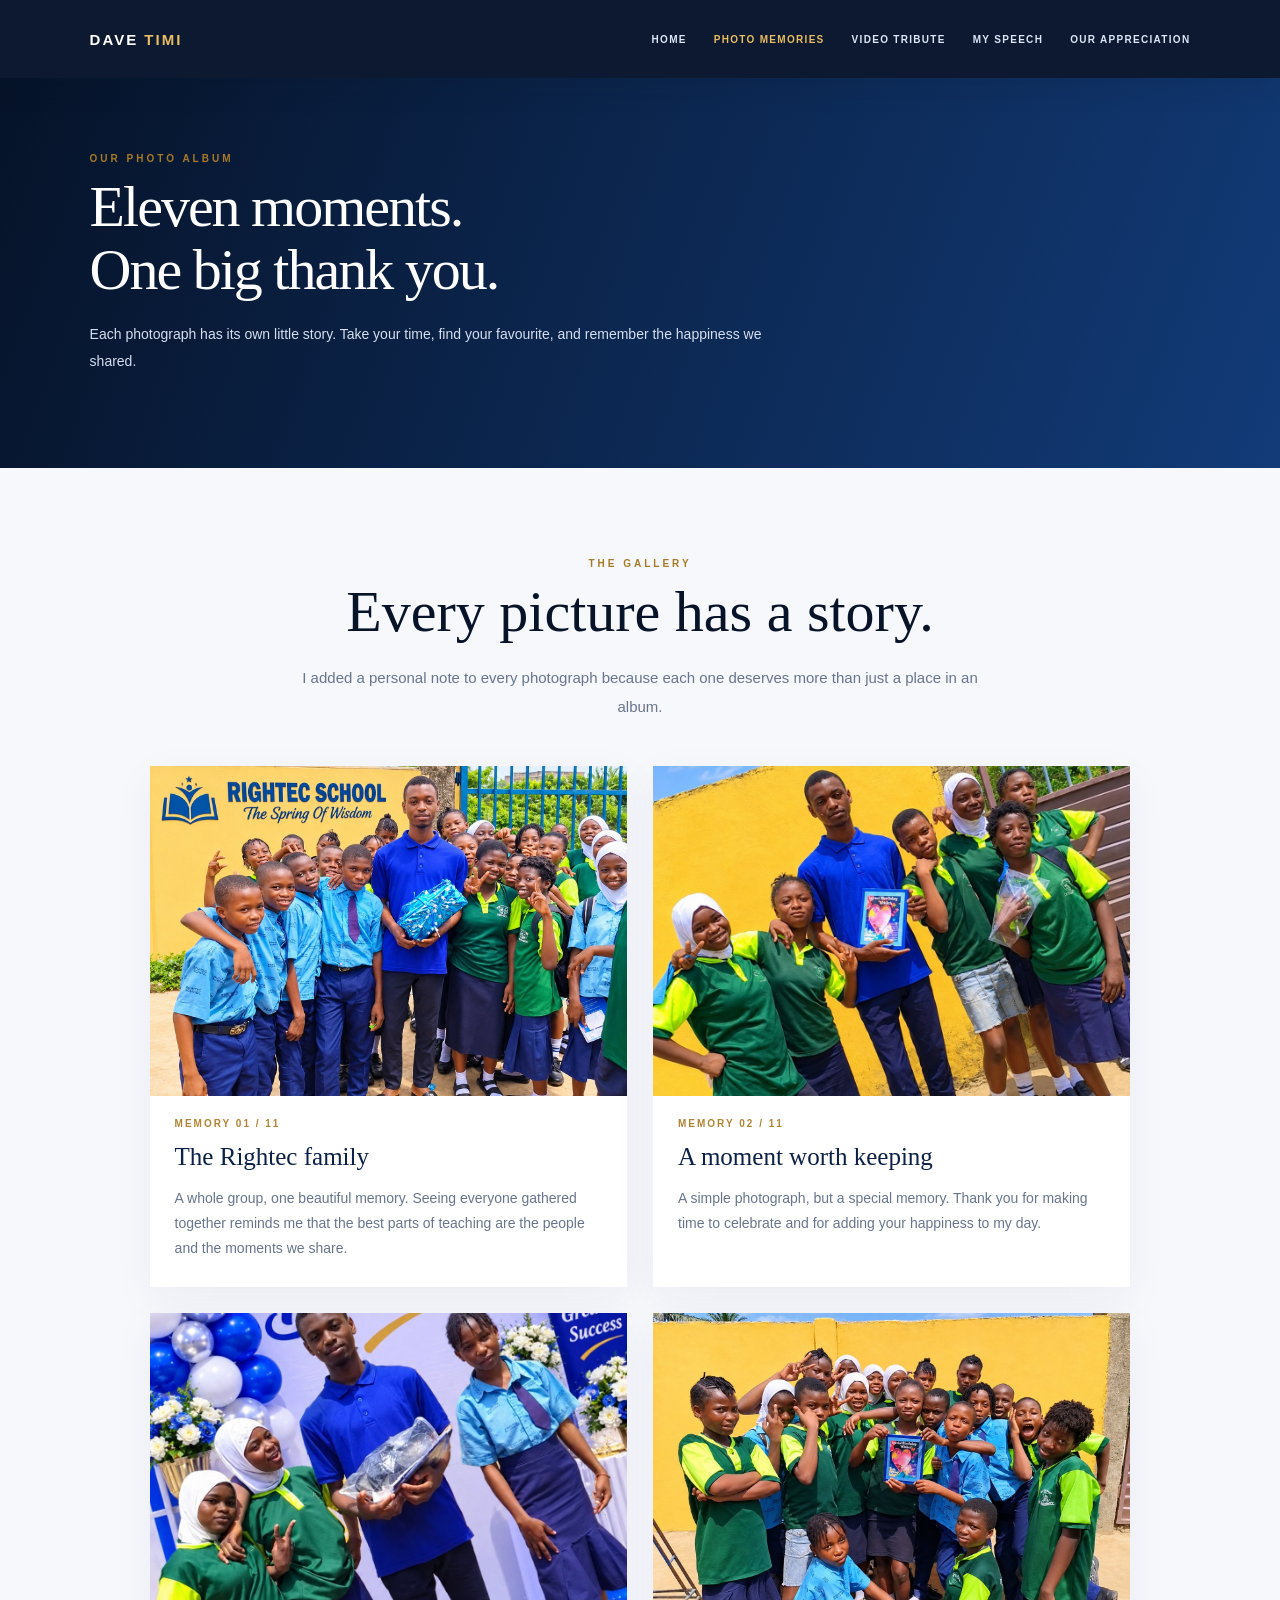
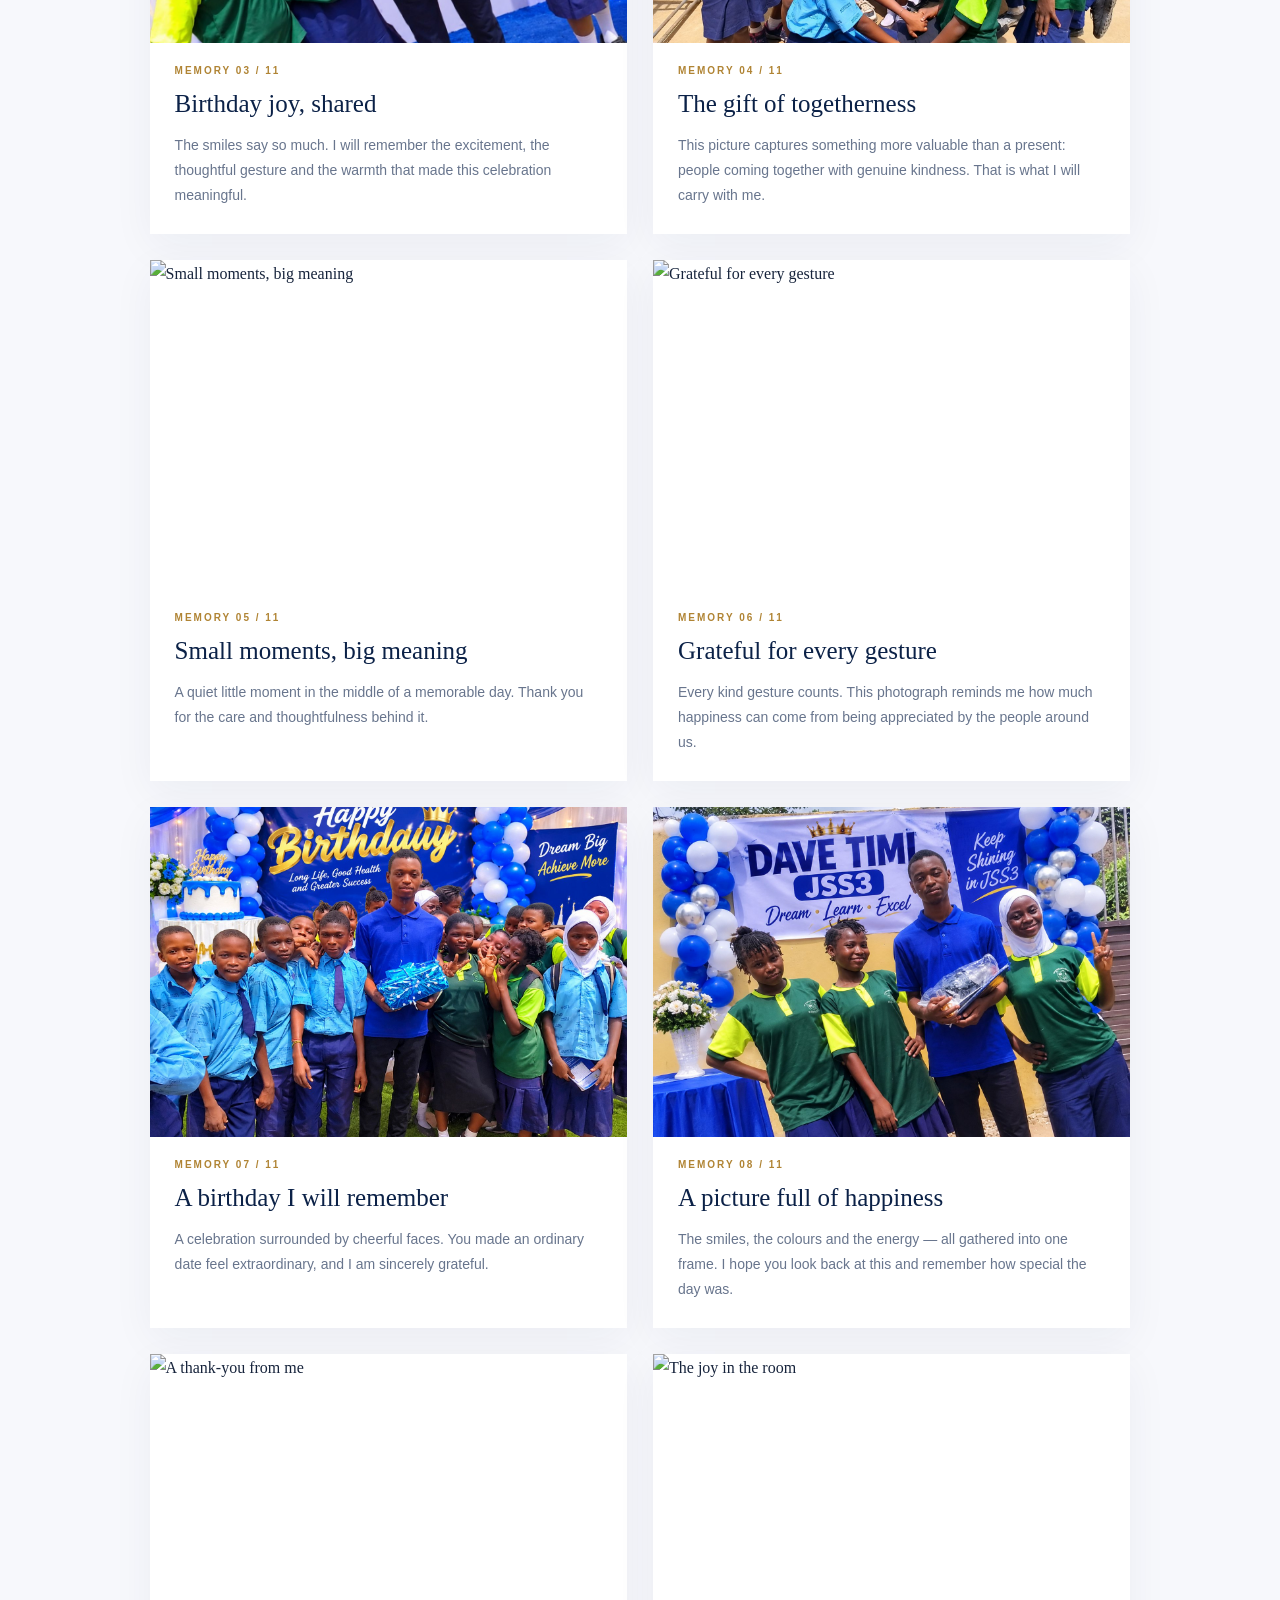
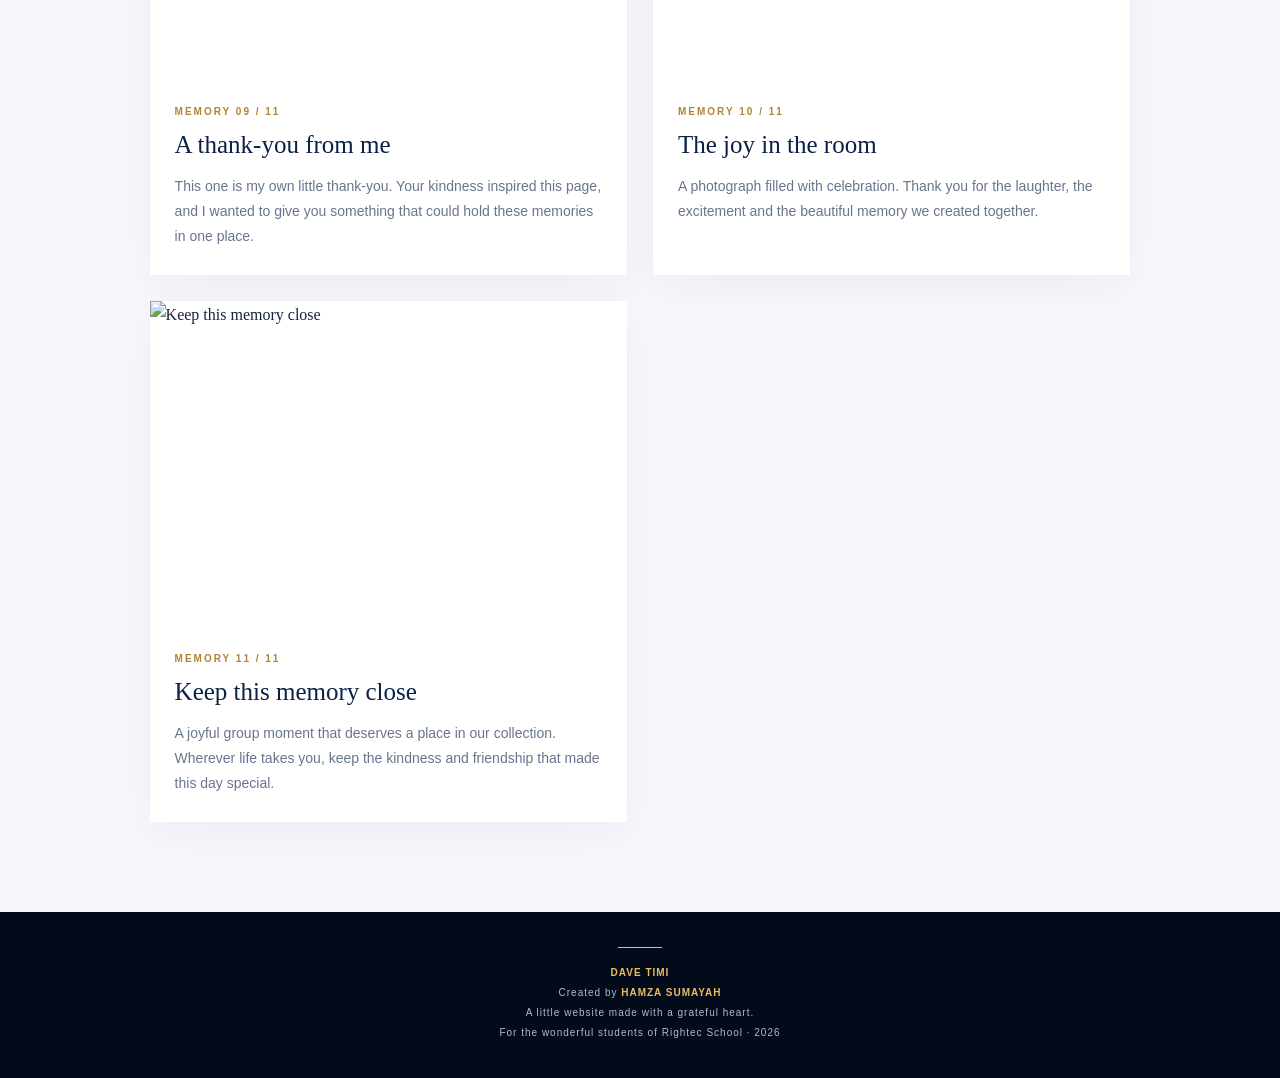
==== memories.html @ 54a4e332 "Move extracted site to repository root Co-authored-by: Copilot <223556219+Copilot@users.noreply.gith" ====
<!doctype html><html lang="en"><head><meta charset="utf-8"><meta name="viewport" content="width=device-width,initial-scale=1"><meta name="theme-color" content="#061329"><title>Our photo memories | Mr. David</title><link rel="stylesheet" href="style.css"></head><body><header><a class="logo" href="index.html">DAVE <b>TIMI</b></a><nav><a class="" href="index.html">Home</a><a class="active" href="memories.html">Photo memories</a><a class="" href="video.html">Video tribute</a><a class="" href="speech.html">My speech</a><a class="" href="thank-you.html">Our appreciation</a></nav></header><main><section class="page-hero"><div class="eyebrow">Our photo album</div><h1 class="title">Eleven moments.<br>One big thank you.</h1><p>Each photograph has its own little story. Take your time, find your favourite, and remember the happiness we shared.</p></section><section class="wrap"><div class="center"><div class="eyebrow">The gallery</div><h2 class="title">Every picture has a story.</h2><p class="lead">I added a personal note to every photograph because each one deserves more than just a place in an album.</p></div><div class="gallery"><article class="card"><img src="images/1000128212.jpg" alt="The Rightec family"><div class="card-body"><div class="number">MEMORY 01 / 11</div><h3>The Rightec family</h3><p>A whole group, one beautiful memory. Seeing everyone gathered together reminds me that the best parts of teaching are the people and the moments we share.</p></div></article><article class="card"><img src="images/1000131291.jpg" alt="A moment worth keeping"><div class="card-body"><div class="number">MEMORY 02 / 11</div><h3>A moment worth keeping</h3><p>A simple photograph, but a special memory. Thank you for making time to celebrate and for adding your happiness to my day.</p></div></article><article class="card"><img src="images/1000127516.jpg" alt="Birthday joy, shared"><div class="card-body"><div class="number">MEMORY 03 / 11</div><h3>Birthday joy, shared</h3><p>The smiles say so much. I will remember the excitement, the thoughtful gesture and the warmth that made this celebration meaningful.</p></div></article><article class="card"><img src="images/1000131288.jpg" alt="The gift of togetherness"><div class="card-body"><div class="number">MEMORY 04 / 11</div><h3>The gift of togetherness</h3><p>This picture captures something more valuable than a present: people coming together with genuine kindness. That is what I will carry with me.</p></div></article><article class="card"><img src="images/1000131290.jpg" alt="Small moments, big meaning"><div class="card-body"><div class="number">MEMORY 05 / 11</div><h3>Small moments, big meaning</h3><p>A quiet little moment in the middle of a memorable day. Thank you for the care and thoughtfulness behind it.</p></div></article><article class="card"><img src="images/1000131292.jpg" alt="Grateful for every gesture"><div class="card-body"><div class="number">MEMORY 06 / 11</div><h3>Grateful for every gesture</h3><p>Every kind gesture counts. This photograph reminds me how much happiness can come from being appreciated by the people around us.</p></div></article><article class="card"><img src="images/1000127502.jpg" alt="A birthday I will remember"><div class="card-body"><div class="number">MEMORY 07 / 11</div><h3>A birthday I will remember</h3><p>A celebration surrounded by cheerful faces. You made an ordinary date feel extraordinary, and I am sincerely grateful.</p></div></article><article class="card"><img src="images/1000127519.jpg" alt="A picture full of happiness"><div class="card-body"><div class="number">MEMORY 08 / 11</div><h3>A picture full of happiness</h3><p>The smiles, the colours and the energy — all gathered into one frame. I hope you look back at this and remember how special the day was.</p></div></article><article class="card"><img src="images/1000128184.jpg" alt="A thank-you from me"><div class="card-body"><div class="number">MEMORY 09 / 11</div><h3>A thank-you from me</h3><p>This one is my own little thank-you. Your kindness inspired this page, and I wanted to give you something that could hold these memories in one place.</p></div></article><article class="card"><img src="images/1000131289.jpg" alt="The joy in the room"><div class="card-body"><div class="number">MEMORY 10 / 11</div><h3>The joy in the room</h3><p>A photograph filled with celebration. Thank you for the laughter, the excitement and the beautiful memory we created together.</p></div></article><article class="card"><img src="images/1000127518.jpg" alt="Keep this memory close"><div class="card-body"><div class="number">MEMORY 11 / 11</div><h3>Keep this memory close</h3><p>A joyful group moment that deserves a place in our collection. Wherever life takes you, keep the kindness and friendship that made this day special.</p></div></article></div></section></main><footer><div class="rule"></div><b>DAVE TIMI</b><br>Created by <b>HAMZA SUMAYAH</b><br>A little website made with a grateful heart.<br>For the wonderful students of Rightec School · 2026</footer></body></html>
---- style.css ----
:root{--night:#061329;--navy:#0b2147;--blue:#174b96;--gold:#e9bd62;--paper:#f7f8fc;--ink:#17243c;--muted:#68758d;--white:#fff}
*{box-sizing:border-box}html{scroll-behavior:smooth}body{margin:0;background:var(--paper);color:var(--ink);font-family:Georgia,"Times New Roman",serif;line-height:1.7}a{color:inherit;text-decoration:none}
header{height:78px;padding:0 7%;display:flex;align-items:center;justify-content:space-between;background:rgba(5,18,42,.97);color:white;position:sticky;top:0;z-index:20;box-shadow:0 8px 30px #06132922}
.logo{font:800 15px Arial,sans-serif;letter-spacing:2px}.logo b{color:var(--gold)}nav{display:flex;gap:27px}nav a{font:700 10px Arial,sans-serif;letter-spacing:1.3px;text-transform:uppercase;color:#dce6f7;transition:.2s}nav a:hover,nav a.active{color:var(--gold)}
.hero{min-height:84vh;display:flex;align-items:center;padding:100px 9%;color:#fff;background:linear-gradient(100deg,#041128f2 0%,#071d43d9 48%,#071d4380 100%),url('images/1000128212.png') center/cover;position:relative;overflow:hidden}
.hero:after{content:"";position:absolute;width:480px;height:480px;border:1px solid #e9bd6255;border-radius:50%;right:-160px;bottom:-260px;box-shadow:0 0 0 35px #e9bd620b,0 0 0 75px #e9bd6208}
.hero-content{max-width:780px;position:relative;z-index:1}.kicker{font:700 10px Arial,sans-serif;letter-spacing:4px;text-transform:uppercase;color:var(--gold)}h1{font-size:clamp(52px,8vw,100px);line-height:.98;letter-spacing:-2px;font-weight:500;margin:22px 0}.hero h1 em{color:var(--gold);font-weight:400}.hero p{max-width:620px;color:#d8e2f2;font:16px/1.9 Arial,sans-serif}
.actions{display:flex;gap:13px;flex-wrap:wrap;margin-top:34px}.btn{display:inline-block;padding:14px 21px;font:700 10px Arial,sans-serif;letter-spacing:1.4px;text-transform:uppercase}.btn.gold{background:var(--gold);color:var(--night)}.btn.outline{border:1px solid #ffffff80;color:white}
.wrap{max-width:1160px;margin:auto;padding:90px 7%}.center{text-align:center}.eyebrow{font:700 10px Arial,sans-serif;letter-spacing:3px;text-transform:uppercase;color:#a77a27}.title{font-size:clamp(36px,5vw,58px);line-height:1.08;font-weight:500;color:var(--night);margin:12px 0 20px}.lead{max-width:700px;margin:0 auto;color:var(--muted);font:15px/1.9 Arial,sans-serif}
.feature-row{display:grid;grid-template-columns:1.1fr .9fr;gap:50px;align-items:center;margin-top:55px}.feature-row img{width:100%;max-height:480px;object-fit:cover;box-shadow:22px 22px 0 #e8edf6}.feature-copy p{color:var(--muted);font:15px/2 Arial,sans-serif}.feature-copy h3{font-size:32px;line-height:1.2;font-weight:500;color:var(--navy)}
.band{background:var(--navy);color:white;text-align:center;padding:72px 7%}.band h2{font-size:clamp(30px,4vw,48px);font-weight:400;margin:8px 0 15px}.band p{max-width:680px;margin:auto;color:#d4deed;font:14px/1.9 Arial,sans-serif}
.page-hero{background:linear-gradient(110deg,#061329,#123b78);color:#fff;padding:75px 7% 80px}.page-hero .title{color:white}.page-hero p{max-width:680px;color:#d5dfef;font:14px/1.9 Arial,sans-serif}
.gallery{display:grid;grid-template-columns:repeat(2,minmax(0,1fr));gap:26px;margin-top:45px}.card{background:white;box-shadow:0 12px 40px #0b21470d;overflow:hidden}.card img{width:100%;height:330px;object-fit:cover;display:block;transition:transform .5s}.card:hover img{transform:scale(1.025)}.card-body{padding:22px 25px 26px}.number{font:700 10px Arial,sans-serif;letter-spacing:2px;color:#b08434}.card h3{font-size:25px;font-weight:500;color:var(--navy);margin:7px 0}.card p{font:14px/1.8 Arial,sans-serif;color:var(--muted);margin:0}
.speech-box{max-width:850px;margin:45px auto 0;background:white;padding:clamp(25px,5vw,60px);border-top:3px solid var(--gold);box-shadow:0 18px 55px #0b214710;font-size:18px;line-height:2}.speech-box p{margin:0 0 22px}.speech-box strong{color:#9b7025;font-weight:600}.sign{font-size:24px;color:#9b7025;font-style:italic;margin-top:28px}.sign small{display:block;font:700 10px Arial,sans-serif;letter-spacing:2px;text-transform:uppercase;color:var(--muted);font-style:normal}
.quote{font-size:clamp(27px,4vw,45px);line-height:1.35;color:var(--blue);font-style:italic;max-width:850px;margin:28px auto}.closing-card{max-width:850px;margin:40px auto;background:#fff;padding:50px 35px;box-shadow:0 18px 55px #0b214710}
footer{background:#030b1b;color:#aebbd0;text-align:center;padding:35px 20px;font:10px/2 Arial,sans-serif;letter-spacing:1px}footer b{color:var(--gold)}footer .rule{width:44px;height:1px;background:var(--gold);margin:0 auto 15px}
@media(max-width:760px){header{height:auto;min-height:70px;padding:15px 5%;gap:14px;align-items:flex-start;flex-direction:column}nav{width:100%;gap:0;justify-content:space-between}nav a{font-size:9px;letter-spacing:.7px}.hero{min-height:78vh;padding:85px 7%}.hero h1{letter-spacing:-1px}.wrap{padding:70px 6%}.feature-row{grid-template-columns:1fr;gap:28px}.gallery{grid-template-columns:1fr;gap:18px}.card img{height:auto;max-height:440px}.speech-box{font-size:16px}.page-hero{padding:60px 6%}}

/* Golden video presentation frame */
.video-stage{max-width:940px;margin:48px auto 0;padding:clamp(10px,2vw,20px);background:linear-gradient(135deg,#8b641e,#f8e4a1 18%,#b9862d 34%,#fff0b7 50%,#9b6b20 68%,#f1d17c 84%,#805817);border:1px solid #fff0b7;box-shadow:0 22px 55px #06132930;position:relative}
.video-stage:before{content:"";position:absolute;inset:6px;border:1px solid #fff4c7;pointer-events:none}
.video-inner{position:relative;background:#030914;padding:clamp(8px,1.5vw,14px);border:1px solid #6e4d17}
.video-inner video{display:block;width:100%;max-height:570px;background:#000;object-fit:contain}
.frame-caption{text-align:center;color:#fff2c5;padding:18px 12px 10px;font:700 10px Arial,sans-serif;letter-spacing:2px;text-transform:uppercase}
.creator-credit{margin:28px auto 0;text-align:center;color:var(--muted);font:700 11px Arial,sans-serif;letter-spacing:2px;text-transform:uppercase}
.creator-credit strong{display:block;color:#9b7025;font:500 25px Georgia,serif;letter-spacing:.4px;text-transform:uppercase;margin-top:8px}
.appreciation-note{max-width:760px;margin:40px auto 0;padding:28px 30px;border-left:3px solid var(--gold);background:#fff;text-align:left;color:var(--muted);font:14px/1.9 Arial,sans-serif}
@media(max-width:600px){.video-stage{margin-left:-2px;margin-right:-2px}.frame-caption{font-size:9px;letter-spacing:1.2px}}
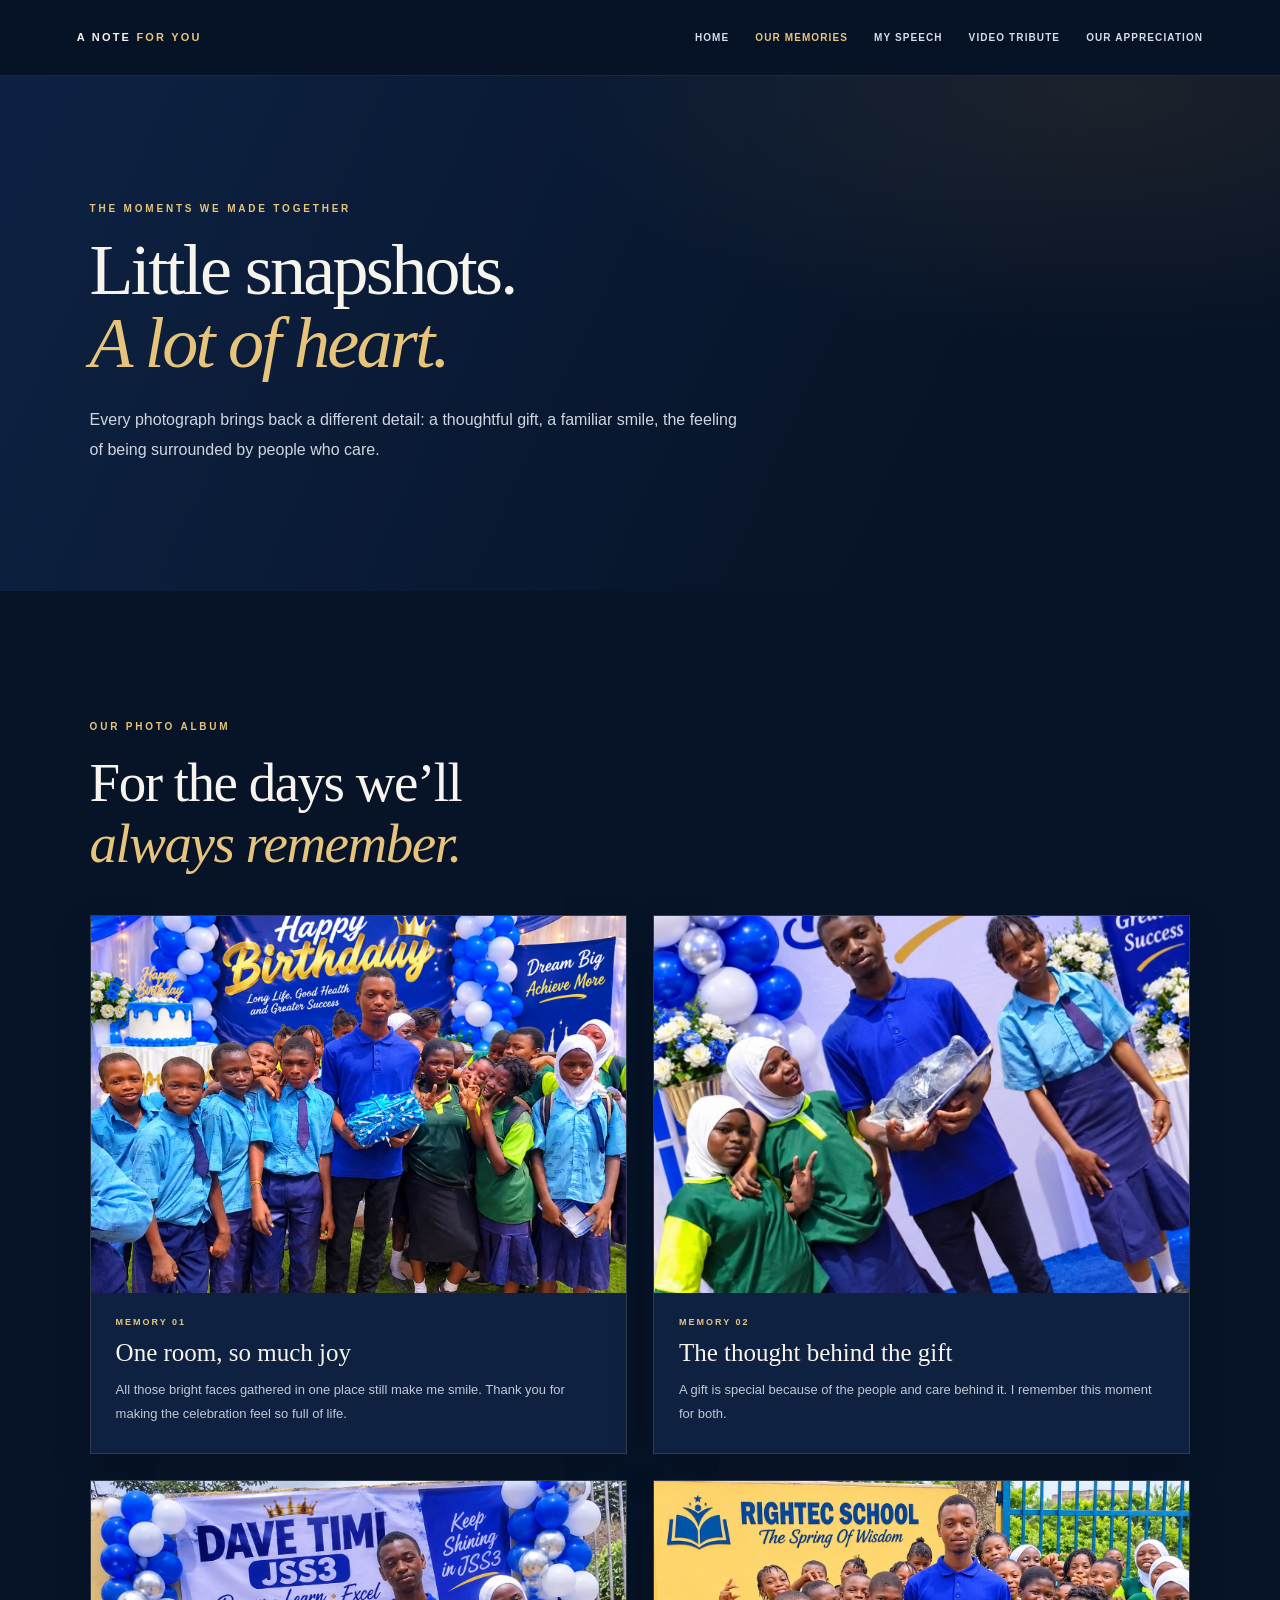
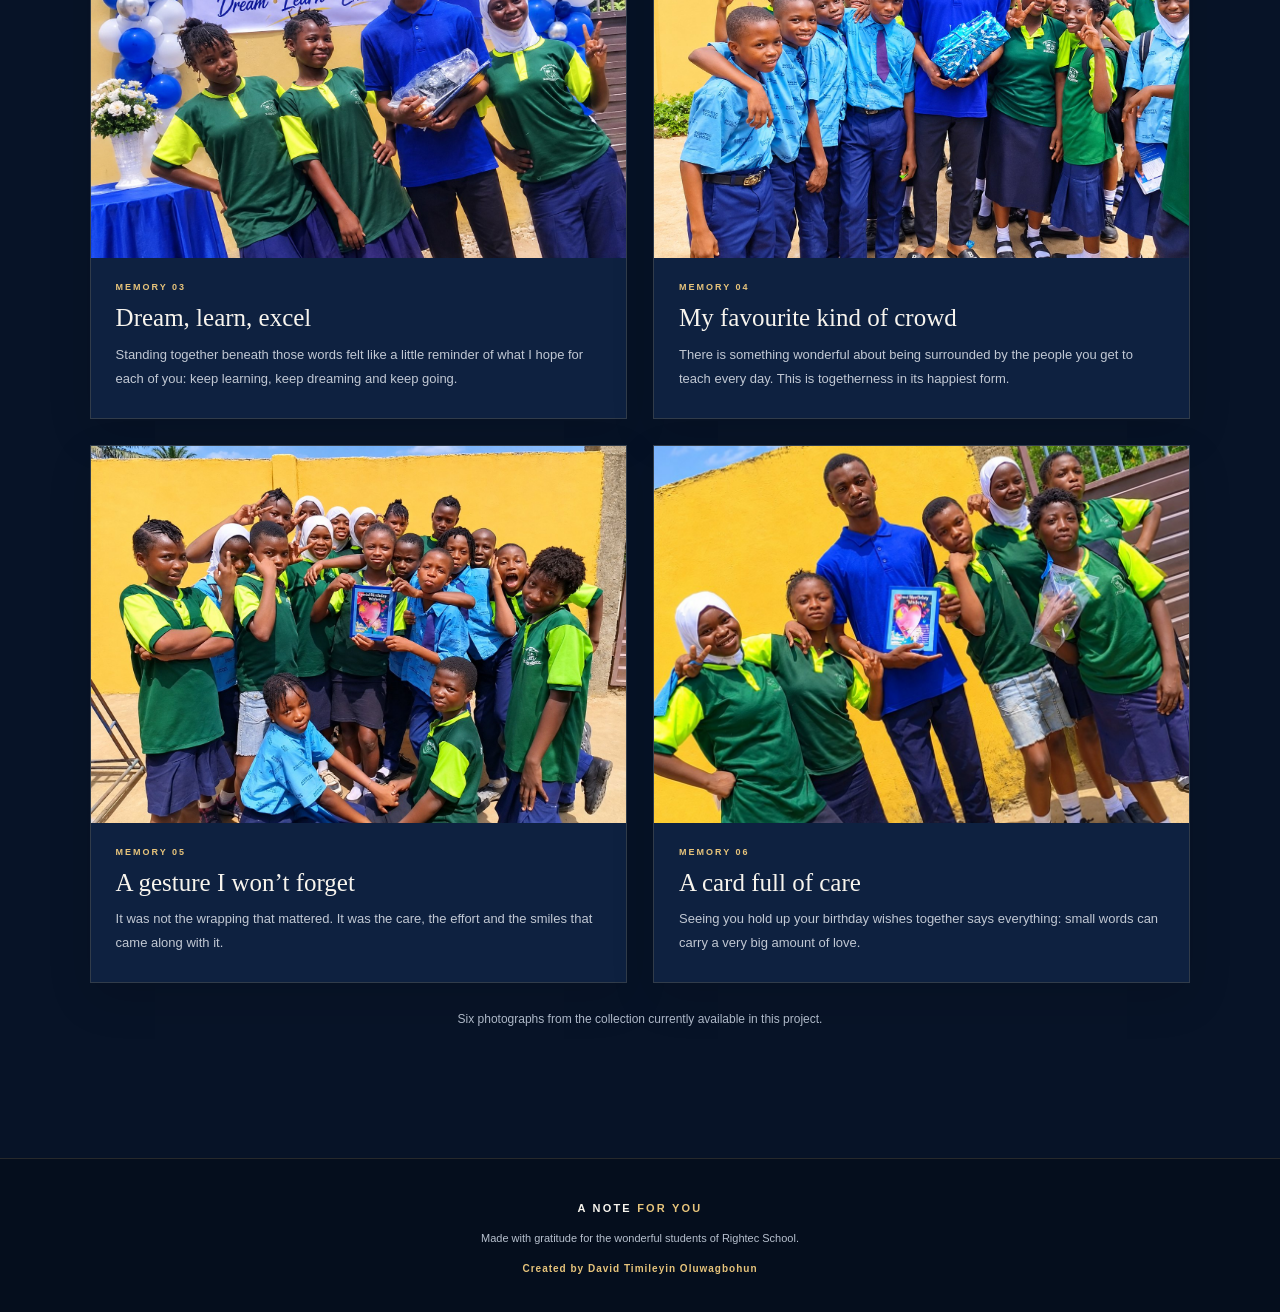
==== commit 3aaab976: "Rebuild student appreciation website Co-authored-by: Copilot <223556219+Copilot@users.noreply.github" ====
--- a/memories.html
+++ b/memories.html
@@ -1 +1,71 @@
-<!doctype html><html lang="en"><head><meta charset="utf-8"><meta name="viewport" content="width=device-width,initial-scale=1"><meta name="theme-color" content="#061329"><title>Our photo memories | Mr. David</title><link rel="stylesheet" href="style.css"></head><body><header><a class="logo" href="index.html">DAVE <b>TIMI</b></a><nav><a class="" href="index.html">Home</a><a class="active" href="memories.html">Photo memories</a><a class="" href="video.html">Video tribute</a><a class="" href="speech.html">My speech</a><a class="" href="thank-you.html">Our appreciation</a></nav></header><main><section class="page-hero"><div class="eyebrow">Our photo album</div><h1 class="title">Eleven moments.<br>One big thank you.</h1><p>Each photograph has its own little story. Take your time, find your favourite, and remember the happiness we shared.</p></section><section class="wrap"><div class="center"><div class="eyebrow">The gallery</div><h2 class="title">Every picture has a story.</h2><p class="lead">I added a personal note to every photograph because each one deserves more than just a place in an album.</p></div><div class="gallery"><article class="card"><img src="images/1000128212.jpg" alt="The Rightec family"><div class="card-body"><div class="number">MEMORY 01 / 11</div><h3>The Rightec family</h3><p>A whole group, one beautiful memory. Seeing everyone gathered together reminds me that the best parts of teaching are the people and the moments we share.</p></div></article><article class="card"><img src="images/1000131291.jpg" alt="A moment worth keeping"><div class="card-body"><div class="number">MEMORY 02 / 11</div><h3>A moment worth keeping</h3><p>A simple photograph, but a special memory. Thank you for making time to celebrate and for adding your happiness to my day.</p></div></article><article class="card"><img src="images/1000127516.jpg" alt="Birthday joy, shared"><div class="card-body"><div class="number">MEMORY 03 / 11</div><h3>Birthday joy, shared</h3><p>The smiles say so much. I will remember the excitement, the thoughtful gesture and the warmth that made this celebration meaningful.</p></div></article><article class="card"><img src="images/1000131288.jpg" alt="The gift of togetherness"><div class="card-body"><div class="number">MEMORY 04 / 11</div><h3>The gift of togetherness</h3><p>This picture captures something more valuable than a present: people coming together with genuine kindness. That is what I will carry with me.</p></div></article><article class="card"><img src="images/1000131290.jpg" alt="Small moments, big meaning"><div class="card-body"><div class="number">MEMORY 05 / 11</div><h3>Small moments, big meaning</h3><p>A quiet little moment in the middle of a memorable day. Thank you for the care and thoughtfulness behind it.</p></div></article><article class="card"><img src="images/1000131292.jpg" alt="Grateful for every gesture"><div class="card-body"><div class="number">MEMORY 06 / 11</div><h3>Grateful for every gesture</h3><p>Every kind gesture counts. This photograph reminds me how much happiness can come from being appreciated by the people around us.</p></div></article><article class="card"><img src="images/1000127502.jpg" alt="A birthday I will remember"><div class="card-body"><div class="number">MEMORY 07 / 11</div><h3>A birthday I will remember</h3><p>A celebration surrounded by cheerful faces. You made an ordinary date feel extraordinary, and I am sincerely grateful.</p></div></article><article class="card"><img src="images/1000127519.jpg" alt="A picture full of happiness"><div class="card-body"><div class="number">MEMORY 08 / 11</div><h3>A picture full of happiness</h3><p>The smiles, the colours and the energy — all gathered into one frame. I hope you look back at this and remember how special the day was.</p></div></article><article class="card"><img src="images/1000128184.jpg" alt="A thank-you from me"><div class="card-body"><div class="number">MEMORY 09 / 11</div><h3>A thank-you from me</h3><p>This one is my own little thank-you. Your kindness inspired this page, and I wanted to give you something that could hold these memories in one place.</p></div></article><article class="card"><img src="images/1000131289.jpg" alt="The joy in the room"><div class="card-body"><div class="number">MEMORY 10 / 11</div><h3>The joy in the room</h3><p>A photograph filled with celebration. Thank you for the laughter, the excitement and the beautiful memory we created together.</p></div></article><article class="card"><img src="images/1000127518.jpg" alt="Keep this memory close"><div class="card-body"><div class="number">MEMORY 11 / 11</div><h3>Keep this memory close</h3><p>A joyful group moment that deserves a place in our collection. Wherever life takes you, keep the kindness and friendship that made this day special.</p></div></article></div></section></main><footer><div class="rule"></div><b>DAVE TIMI</b><br>Created by <b>HAMZA SUMAYAH</b><br>A little website made with a grateful heart.<br>For the wonderful students of Rightec School · 2026</footer></body></html>+<!doctype html>
+<html lang="en">
+<head>
+  <meta charset="utf-8">
+  <meta name="viewport" content="width=device-width, initial-scale=1">
+  <meta name="theme-color" content="#071327">
+  <meta name="description" content="A gallery of the moments and people that made this celebration special.">
+  <title>Our Memories | Mr. David</title>
+  <link rel="stylesheet" href="style.css">
+</head>
+<body>
+  <header class="site-header">
+    <a class="brand" href="index.html" aria-label="Mr. David's appreciation website, home">A NOTE <span>FOR YOU</span></a>
+    <nav class="navigation" aria-label="Main navigation">
+      <a href="index.html">Home</a>
+      <a href="memories.html" aria-current="page">Our Memories</a>
+      <a href="speech.html">My Speech</a>
+      <a href="video.html">Video Tribute</a>
+      <a href="thank-you.html">Our Appreciation</a>
+    </nav>
+  </header>
+
+  <main>
+    <section class="page-hero">
+      <p class="eyebrow">The moments we made together</p>
+      <h1>Little snapshots.<br><em>A lot of heart.</em></h1>
+      <p>Every photograph brings back a different detail: a thoughtful gift, a familiar smile, the feeling of being surrounded by people who care.</p>
+    </section>
+
+    <section class="section gallery-section">
+      <div class="gallery-intro">
+        <p class="eyebrow">Our photo album</p>
+        <h2>For the days we’ll<br><em>always remember.</em></h2>
+      </div>
+      <div class="gallery">
+        <article class="memory-card">
+          <img src="images/1000127502.jpg" alt="Mr. David and students celebrating together beneath a birthday banner" loading="lazy">
+          <div class="memory-copy"><p class="memory-number">MEMORY 01</p><h3>One room, so much joy</h3><p>All those bright faces gathered in one place still make me smile. Thank you for making the celebration feel so full of life.</p></div>
+        </article>
+        <article class="memory-card">
+          <img src="images/1000127516.jpg" alt="Mr. David and two students sharing a birthday gift" loading="lazy">
+          <div class="memory-copy"><p class="memory-number">MEMORY 02</p><h3>The thought behind the gift</h3><p>A gift is special because of the people and care behind it. I remember this moment for both.</p></div>
+        </article>
+        <article class="memory-card">
+          <img src="images/1000127519.jpg" alt="Mr. David with students in front of a birthday celebration banner" loading="lazy">
+          <div class="memory-copy"><p class="memory-number">MEMORY 03</p><h3>Dream, learn, excel</h3><p>Standing together beneath those words felt like a little reminder of what I hope for each of you: keep learning, keep dreaming and keep going.</p></div>
+        </article>
+        <article class="memory-card">
+          <img src="images/1000128212.jpg" alt="A large group of smiling students surrounding Mr. David" loading="lazy">
+          <div class="memory-copy"><p class="memory-number">MEMORY 04</p><h3>My favourite kind of crowd</h3><p>There is something wonderful about being surrounded by the people you get to teach every day. This is togetherness in its happiest form.</p></div>
+        </article>
+        <article class="memory-card">
+          <img src="images/1000131288.jpg" alt="A small group of students presenting a gift to Mr. David" loading="lazy">
+          <div class="memory-copy"><p class="memory-number">MEMORY 05</p><h3>A gesture I won’t forget</h3><p>It was not the wrapping that mattered. It was the care, the effort and the smiles that came along with it.</p></div>
+        </article>
+        <article class="memory-card">
+          <img src="images/1000131291.jpg" alt="Students holding up a special birthday card together" loading="lazy">
+          <div class="memory-copy"><p class="memory-number">MEMORY 06</p><h3>A card full of care</h3><p>Seeing you hold up your birthday wishes together says everything: small words can carry a very big amount of love.</p></div>
+        </article>
+      </div>
+      <p class="gallery-note">Six photographs from the collection currently available in this project.</p>
+    </section>
+  </main>
+
+  <footer class="site-footer">
+    <a class="brand" href="index.html">A NOTE <span>FOR YOU</span></a>
+    <p>Made with gratitude for the wonderful students of Rightec School.</p>
+    <p class="creator-credit">Created by David Timileyin Oluwagbohun</p>
+  </footer>
+</body>
+</html>
--- a/style.css
+++ b/style.css
@@ -1,29 +1,826 @@
-
-:root{--night:#061329;--navy:#0b2147;--blue:#174b96;--gold:#e9bd62;--paper:#f7f8fc;--ink:#17243c;--muted:#68758d;--white:#fff}
-*{box-sizing:border-box}html{scroll-behavior:smooth}body{margin:0;background:var(--paper);color:var(--ink);font-family:Georgia,"Times New Roman",serif;line-height:1.7}a{color:inherit;text-decoration:none}
-header{height:78px;padding:0 7%;display:flex;align-items:center;justify-content:space-between;background:rgba(5,18,42,.97);color:white;position:sticky;top:0;z-index:20;box-shadow:0 8px 30px #06132922}
-.logo{font:800 15px Arial,sans-serif;letter-spacing:2px}.logo b{color:var(--gold)}nav{display:flex;gap:27px}nav a{font:700 10px Arial,sans-serif;letter-spacing:1.3px;text-transform:uppercase;color:#dce6f7;transition:.2s}nav a:hover,nav a.active{color:var(--gold)}
-.hero{min-height:84vh;display:flex;align-items:center;padding:100px 9%;color:#fff;background:linear-gradient(100deg,#041128f2 0%,#071d43d9 48%,#071d4380 100%),url('images/1000128212.png') center/cover;position:relative;overflow:hidden}
-.hero:after{content:"";position:absolute;width:480px;height:480px;border:1px solid #e9bd6255;border-radius:50%;right:-160px;bottom:-260px;box-shadow:0 0 0 35px #e9bd620b,0 0 0 75px #e9bd6208}
-.hero-content{max-width:780px;position:relative;z-index:1}.kicker{font:700 10px Arial,sans-serif;letter-spacing:4px;text-transform:uppercase;color:var(--gold)}h1{font-size:clamp(52px,8vw,100px);line-height:.98;letter-spacing:-2px;font-weight:500;margin:22px 0}.hero h1 em{color:var(--gold);font-weight:400}.hero p{max-width:620px;color:#d8e2f2;font:16px/1.9 Arial,sans-serif}
-.actions{display:flex;gap:13px;flex-wrap:wrap;margin-top:34px}.btn{display:inline-block;padding:14px 21px;font:700 10px Arial,sans-serif;letter-spacing:1.4px;text-transform:uppercase}.btn.gold{background:var(--gold);color:var(--night)}.btn.outline{border:1px solid #ffffff80;color:white}
-.wrap{max-width:1160px;margin:auto;padding:90px 7%}.center{text-align:center}.eyebrow{font:700 10px Arial,sans-serif;letter-spacing:3px;text-transform:uppercase;color:#a77a27}.title{font-size:clamp(36px,5vw,58px);line-height:1.08;font-weight:500;color:var(--night);margin:12px 0 20px}.lead{max-width:700px;margin:0 auto;color:var(--muted);font:15px/1.9 Arial,sans-serif}
-.feature-row{display:grid;grid-template-columns:1.1fr .9fr;gap:50px;align-items:center;margin-top:55px}.feature-row img{width:100%;max-height:480px;object-fit:cover;box-shadow:22px 22px 0 #e8edf6}.feature-copy p{color:var(--muted);font:15px/2 Arial,sans-serif}.feature-copy h3{font-size:32px;line-height:1.2;font-weight:500;color:var(--navy)}
-.band{background:var(--navy);color:white;text-align:center;padding:72px 7%}.band h2{font-size:clamp(30px,4vw,48px);font-weight:400;margin:8px 0 15px}.band p{max-width:680px;margin:auto;color:#d4deed;font:14px/1.9 Arial,sans-serif}
-.page-hero{background:linear-gradient(110deg,#061329,#123b78);color:#fff;padding:75px 7% 80px}.page-hero .title{color:white}.page-hero p{max-width:680px;color:#d5dfef;font:14px/1.9 Arial,sans-serif}
-.gallery{display:grid;grid-template-columns:repeat(2,minmax(0,1fr));gap:26px;margin-top:45px}.card{background:white;box-shadow:0 12px 40px #0b21470d;overflow:hidden}.card img{width:100%;height:330px;object-fit:cover;display:block;transition:transform .5s}.card:hover img{transform:scale(1.025)}.card-body{padding:22px 25px 26px}.number{font:700 10px Arial,sans-serif;letter-spacing:2px;color:#b08434}.card h3{font-size:25px;font-weight:500;color:var(--navy);margin:7px 0}.card p{font:14px/1.8 Arial,sans-serif;color:var(--muted);margin:0}
-.speech-box{max-width:850px;margin:45px auto 0;background:white;padding:clamp(25px,5vw,60px);border-top:3px solid var(--gold);box-shadow:0 18px 55px #0b214710;font-size:18px;line-height:2}.speech-box p{margin:0 0 22px}.speech-box strong{color:#9b7025;font-weight:600}.sign{font-size:24px;color:#9b7025;font-style:italic;margin-top:28px}.sign small{display:block;font:700 10px Arial,sans-serif;letter-spacing:2px;text-transform:uppercase;color:var(--muted);font-style:normal}
-.quote{font-size:clamp(27px,4vw,45px);line-height:1.35;color:var(--blue);font-style:italic;max-width:850px;margin:28px auto}.closing-card{max-width:850px;margin:40px auto;background:#fff;padding:50px 35px;box-shadow:0 18px 55px #0b214710}
-footer{background:#030b1b;color:#aebbd0;text-align:center;padding:35px 20px;font:10px/2 Arial,sans-serif;letter-spacing:1px}footer b{color:var(--gold)}footer .rule{width:44px;height:1px;background:var(--gold);margin:0 auto 15px}
-@media(max-width:760px){header{height:auto;min-height:70px;padding:15px 5%;gap:14px;align-items:flex-start;flex-direction:column}nav{width:100%;gap:0;justify-content:space-between}nav a{font-size:9px;letter-spacing:.7px}.hero{min-height:78vh;padding:85px 7%}.hero h1{letter-spacing:-1px}.wrap{padding:70px 6%}.feature-row{grid-template-columns:1fr;gap:28px}.gallery{grid-template-columns:1fr;gap:18px}.card img{height:auto;max-height:440px}.speech-box{font-size:16px}.page-hero{padding:60px 6%}}
-
-/* Golden video presentation frame */
-.video-stage{max-width:940px;margin:48px auto 0;padding:clamp(10px,2vw,20px);background:linear-gradient(135deg,#8b641e,#f8e4a1 18%,#b9862d 34%,#fff0b7 50%,#9b6b20 68%,#f1d17c 84%,#805817);border:1px solid #fff0b7;box-shadow:0 22px 55px #06132930;position:relative}
-.video-stage:before{content:"";position:absolute;inset:6px;border:1px solid #fff4c7;pointer-events:none}
-.video-inner{position:relative;background:#030914;padding:clamp(8px,1.5vw,14px);border:1px solid #6e4d17}
-.video-inner video{display:block;width:100%;max-height:570px;background:#000;object-fit:contain}
-.frame-caption{text-align:center;color:#fff2c5;padding:18px 12px 10px;font:700 10px Arial,sans-serif;letter-spacing:2px;text-transform:uppercase}
-.creator-credit{margin:28px auto 0;text-align:center;color:var(--muted);font:700 11px Arial,sans-serif;letter-spacing:2px;text-transform:uppercase}
-.creator-credit strong{display:block;color:#9b7025;font:500 25px Georgia,serif;letter-spacing:.4px;text-transform:uppercase;margin-top:8px}
-.appreciation-note{max-width:760px;margin:40px auto 0;padding:28px 30px;border-left:3px solid var(--gold);background:#fff;text-align:left;color:var(--muted);font:14px/1.9 Arial,sans-serif}
-@media(max-width:600px){.video-stage{margin-left:-2px;margin-right:-2px}.frame-caption{font-size:9px;letter-spacing:1.2px}}
+:root {
+  color-scheme: dark;
+  --night: #071327;
+  --night-soft: #0a1a33;
+  --surface: #0e2140;
+  --surface-raised: #12284a;
+  --gold: #e7c47b;
+  --gold-deep: #b9924b;
+  --white: #f7f4ed;
+  --muted: #c1c8d3;
+  --line: rgb(231 196 123 / 24%);
+  --serif: Georgia, "Times New Roman", serif;
+  --sans: Arial, Helvetica, sans-serif;
+}
+
+* {
+  box-sizing: border-box;
+}
+
+html {
+  scroll-behavior: smooth;
+}
+
+body {
+  min-width: 320px;
+  margin: 0;
+  background: var(--night);
+  color: var(--white);
+  font-family: var(--serif);
+  line-height: 1.7;
+}
+
+img {
+  display: block;
+  max-width: 100%;
+}
+
+a {
+  color: inherit;
+  text-decoration: none;
+}
+
+a:focus-visible {
+  outline: 2px solid var(--gold);
+  outline-offset: 5px;
+}
+
+.site-header {
+  position: sticky;
+  z-index: 5;
+  top: 0;
+  display: flex;
+  min-height: 76px;
+  align-items: center;
+  justify-content: space-between;
+  gap: 24px;
+  padding: 14px max(6vw, calc((100vw - 1200px) / 2));
+  border-bottom: 1px solid rgb(231 196 123 / 12%);
+  background: rgb(7 19 39 / 96%);
+  backdrop-filter: blur(14px);
+}
+
+.brand {
+  flex: 0 0 auto;
+  color: var(--white);
+  font: 700 11px/1.3 var(--sans);
+  letter-spacing: 2.2px;
+}
+
+.brand span {
+  color: var(--gold);
+}
+
+.navigation {
+  display: flex;
+  flex-wrap: wrap;
+  justify-content: flex-end;
+  gap: 8px 26px;
+}
+
+.navigation a {
+  padding: 5px 0;
+  color: #d7dce5;
+  font: 700 10px/1.5 var(--sans);
+  letter-spacing: 1.1px;
+  text-transform: uppercase;
+  transition: color 180ms ease;
+}
+
+.navigation a:hover,
+.navigation a[aria-current="page"] {
+  color: var(--gold);
+}
+
+.hero {
+  position: relative;
+  display: grid;
+  min-height: min(760px, calc(100svh - 76px));
+  grid-template-columns: minmax(0, 1fr) minmax(300px, 0.78fr);
+  align-items: center;
+  gap: clamp(42px, 8vw, 110px);
+  overflow: hidden;
+  padding: 82px max(8vw, calc((100vw - 1120px) / 2)) 96px;
+  background:
+    radial-gradient(ellipse at 12% 90%, rgb(183 143 71 / 10%), transparent 34%),
+    linear-gradient(120deg, #091a34, #071327 74%);
+}
+
+.hero::before {
+  position: absolute;
+  top: -180px;
+  right: 12%;
+  width: 440px;
+  height: 440px;
+  border: 1px solid rgb(231 196 123 / 10%);
+  border-radius: 50%;
+  content: "";
+  pointer-events: none;
+}
+
+.hero-copy,
+.hero-photo {
+  position: relative;
+  z-index: 1;
+}
+
+.hero-copy {
+  max-width: 660px;
+}
+
+.eyebrow {
+  margin: 0 0 17px;
+  color: var(--gold);
+  font: 700 10px/1.6 var(--sans);
+  letter-spacing: 2.8px;
+  text-transform: uppercase;
+}
+
+h1,
+h2,
+h3,
+p,
+blockquote {
+  margin-top: 0;
+}
+
+.hero h1,
+.page-hero h1,
+.thank-you-hero h1 {
+  margin-bottom: 24px;
+  color: var(--white);
+  font-size: clamp(48px, 6.4vw, 82px);
+  font-weight: 400;
+  letter-spacing: -2.7px;
+  line-height: 1.02;
+}
+
+.hero h1 span {
+  color: #d8deea;
+}
+
+h1 em,
+h2 em {
+  color: var(--gold);
+  font-weight: 400;
+}
+
+.hero-intro,
+.page-hero > p:last-child,
+.thank-you-hero > p:not(.eyebrow) {
+  max-width: 560px;
+  margin-bottom: 0;
+  color: #d0d6df;
+  font: 16px/1.9 var(--sans);
+}
+
+.hero-signature {
+  margin: 24px 0 0;
+  color: var(--muted);
+  font: italic 15px/1.7 var(--serif);
+}
+
+.hero-signature span {
+  margin-left: 5px;
+  color: var(--gold);
+}
+
+.button-row {
+  display: flex;
+  flex-wrap: wrap;
+  gap: 12px;
+  margin-top: 30px;
+}
+
+.button {
+  display: inline-flex;
+  min-height: 48px;
+  align-items: center;
+  justify-content: center;
+  gap: 12px;
+  padding: 13px 19px;
+  border: 1px solid transparent;
+  font: 700 10px/1.4 var(--sans);
+  letter-spacing: 1.2px;
+  text-align: center;
+  text-transform: uppercase;
+  transition: background-color 180ms ease, border-color 180ms ease, color 180ms ease, transform 180ms ease;
+}
+
+.button:hover {
+  transform: translateY(-2px);
+}
+
+.button-gold {
+  background: var(--gold);
+  color: var(--night);
+}
+
+.button-gold:hover {
+  background: #f2d89e;
+}
+
+.button-outline {
+  border-color: rgb(231 196 123 / 56%);
+  color: var(--white);
+}
+
+.button-outline:hover {
+  border-color: var(--gold);
+  background: rgb(231 196 123 / 9%);
+}
+
+.hero-photo {
+  width: 100%;
+  max-width: 450px;
+  justify-self: end;
+  margin: 0;
+  padding: 11px;
+  border: 1px solid var(--gold-deep);
+  background: linear-gradient(145deg, #e6c982, #8b682d 45%, #e8cd90);
+  box-shadow: 0 30px 90px rgb(0 0 0 / 32%);
+  transform: rotate(1.2deg);
+}
+
+.hero-photo img {
+  width: 100%;
+  aspect-ratio: 1.08;
+  object-fit: cover;
+  object-position: center;
+}
+
+.hero-photo figcaption {
+  display: flex;
+  justify-content: space-between;
+  gap: 12px;
+  padding: 12px 4px 1px;
+  color: #342714;
+  font: 700 9px/1.5 var(--sans);
+  letter-spacing: 1px;
+  text-transform: uppercase;
+}
+
+.hero-ornament {
+  position: absolute;
+  right: -200px;
+  bottom: -270px;
+  width: 510px;
+  height: 510px;
+  border: 1px solid rgb(231 196 123 / 12%);
+  border-radius: 50%;
+  box-shadow: 0 0 0 42px rgb(231 196 123 / 3%), 0 0 0 84px rgb(231 196 123 / 2%);
+  pointer-events: none;
+}
+
+.section {
+  padding: clamp(72px, 10vw, 132px) max(7vw, calc((100vw - 1120px) / 2));
+}
+
+.welcome-section {
+  display: grid;
+  grid-template-columns: 1fr 1fr;
+  align-items: start;
+  gap: clamp(36px, 8vw, 110px);
+  border-top: 1px solid rgb(255 255 255 / 5%);
+  background: var(--night-soft);
+}
+
+.section-heading h2,
+.gallery-intro h2,
+.video-message h2,
+.letter h2,
+.closing-card h2 {
+  margin-bottom: 0;
+  color: var(--white);
+  font-size: clamp(34px, 4.5vw, 55px);
+  font-weight: 400;
+  letter-spacing: -1.5px;
+  line-height: 1.12;
+}
+
+.welcome-copy {
+  max-width: 560px;
+  padding-top: 28px;
+}
+
+.welcome-copy p,
+.video-message > p:not(.eyebrow),
+.closing-card > p:not(.eyebrow, .closing-line, .letter-signoff) {
+  color: #d0d6df;
+  font: 15px/2 var(--sans);
+}
+
+.text-link {
+  display: inline-flex;
+  align-items: center;
+  gap: 11px;
+  margin-top: 9px;
+  color: var(--gold);
+  font: 700 10px/1.7 var(--sans);
+  letter-spacing: 1.1px;
+  text-transform: uppercase;
+}
+
+.text-link span {
+  transition: transform 180ms ease;
+}
+
+.text-link:hover span {
+  transform: translateX(4px);
+}
+
+.memory-preview {
+  background:
+    radial-gradient(ellipse at 50% 0, rgb(29 57 94 / 20%), transparent 60%),
+    var(--night);
+}
+
+.section-heading-centered {
+  max-width: 660px;
+  margin: 0 auto 48px;
+  text-align: center;
+}
+
+.section-lead {
+  max-width: 490px;
+  margin: 20px auto 0;
+  color: var(--muted);
+  font: 14px/1.9 var(--sans);
+}
+
+.preview-grid {
+  display: grid;
+  grid-template-columns: repeat(3, minmax(0, 1fr));
+  align-items: start;
+  gap: 24px;
+}
+
+.preview-card {
+  padding: 9px;
+  border: 1px solid var(--line);
+  background: var(--surface);
+  transition: border-color 180ms ease, transform 180ms ease;
+}
+
+.preview-card:hover {
+  transform: translateY(-4px);
+  border-color: var(--gold);
+}
+
+.preview-card-offset {
+  margin-top: 30px;
+}
+
+.preview-card img {
+  width: 100%;
+  aspect-ratio: 0.95;
+  object-fit: cover;
+}
+
+.preview-card span {
+  display: block;
+  padding: 13px 7px 5px;
+  color: var(--white);
+  font-size: 15px;
+}
+
+.center {
+  margin-top: 42px;
+  text-align: center;
+}
+
+.closing-band {
+  padding: clamp(68px, 9vw, 110px) 7%;
+  border-top: 1px solid var(--line);
+  background: linear-gradient(115deg, #102447, #0b1c37);
+  text-align: center;
+}
+
+.closing-band blockquote {
+  max-width: 830px;
+  margin: 0 auto 25px;
+  color: var(--white);
+  font-size: clamp(28px, 4vw, 45px);
+  font-style: italic;
+  line-height: 1.4;
+}
+
+.page-hero {
+  padding: clamp(74px, 10vw, 125px) max(7vw, calc((100vw - 1120px) / 2));
+  background:
+    radial-gradient(ellipse at 87% 3%, rgb(183 143 71 / 12%), transparent 36%),
+    linear-gradient(115deg, #0d2243, #071327 75%);
+}
+
+.page-hero h1 {
+  font-size: clamp(46px, 6vw, 72px);
+}
+
+.page-hero > p:last-child {
+  max-width: 650px;
+}
+
+.gallery-section {
+  background: var(--night);
+}
+
+.gallery-intro {
+  margin-bottom: 40px;
+}
+
+.gallery {
+  display: grid;
+  grid-template-columns: repeat(2, minmax(0, 1fr));
+  gap: 26px;
+}
+
+.memory-card {
+  overflow: hidden;
+  border: 1px solid rgb(231 196 123 / 16%);
+  background: var(--surface);
+  box-shadow: 0 16px 42px rgb(0 0 0 / 12%);
+}
+
+.memory-card img {
+  width: 100%;
+  aspect-ratio: 1.42;
+  object-fit: cover;
+  transition: transform 350ms ease;
+}
+
+.memory-card:hover img {
+  transform: scale(1.025);
+}
+
+.memory-copy {
+  padding: 23px 25px 27px;
+}
+
+.memory-number {
+  margin-bottom: 8px;
+  color: var(--gold);
+  font: 700 9px/1.5 var(--sans);
+  letter-spacing: 2px;
+}
+
+.memory-copy h3 {
+  margin-bottom: 9px;
+  color: var(--white);
+  font-size: 25px;
+  font-weight: 400;
+  line-height: 1.25;
+}
+
+.memory-copy > p:last-child {
+  margin-bottom: 0;
+  color: var(--muted);
+  font: 13px/1.85 var(--sans);
+}
+
+.gallery-note {
+  margin: 26px 0 0;
+  color: #aeb8c8;
+  font: 12px/1.7 var(--sans);
+  text-align: center;
+}
+
+.speech-section {
+  background:
+    radial-gradient(ellipse at 50% 0, rgb(29 57 94 / 20%), transparent 55%),
+    var(--night);
+}
+
+.letter {
+  max-width: 850px;
+  margin: 0 auto;
+  padding: clamp(28px, 6vw, 70px);
+  border: 1px solid var(--line);
+  border-top: 3px solid var(--gold);
+  background: linear-gradient(145deg, #102341, #0c1c35);
+  box-shadow: 0 24px 70px rgb(0 0 0 / 17%);
+}
+
+.letter h2 {
+  max-width: 620px;
+  margin-bottom: 35px;
+  font-size: clamp(32px, 4vw, 48px);
+}
+
+.letter-body {
+  color: #d5dae2;
+  font-size: 17px;
+  line-height: 2;
+}
+
+.letter-body p {
+  margin-bottom: 22px;
+}
+
+.letter-signoff {
+  margin: 32px 0 0;
+  color: var(--muted);
+  font-size: 15px;
+  line-height: 1.9;
+}
+
+.letter-signoff span {
+  display: inline-block;
+  margin-top: 3px;
+  color: var(--gold);
+  font-size: 24px;
+  font-style: italic;
+}
+
+.video-section {
+  display: grid;
+  grid-template-columns: minmax(0, 1.1fr) minmax(280px, 0.9fr);
+  align-items: center;
+  gap: clamp(42px, 7vw, 90px);
+  background: var(--night);
+}
+
+.video-frame {
+  padding: clamp(10px, 1.8vw, 18px);
+  border: 1px solid #f2dcaa;
+  background: linear-gradient(135deg, #8d692b, #f8e5ad 19%, #a67c37 39%, #f6dda0 56%, #815d22 78%, #e9cd88);
+  box-shadow: 0 25px 65px rgb(0 0 0 / 30%);
+}
+
+.video-frame-inner {
+  padding: 10px;
+  border: 1px solid #75571f;
+  background: #050d1b;
+}
+
+.video-frame-inner img {
+  width: 100%;
+  aspect-ratio: 1.42;
+  object-fit: cover;
+}
+
+.frame-caption {
+  margin: 0;
+  padding: 15px 8px 5px;
+  color: #f4e3b8;
+  font: 700 9px/1.6 var(--sans);
+  letter-spacing: 2px;
+  text-align: center;
+  text-transform: uppercase;
+}
+
+.video-message h2 {
+  margin-bottom: 22px;
+  font-size: clamp(34px, 4vw, 47px);
+}
+
+.video-message code {
+  color: var(--gold);
+  overflow-wrap: anywhere;
+}
+
+.thank-you-hero {
+  display: flex;
+  min-height: 68vh;
+  flex-direction: column;
+  align-items: center;
+  justify-content: center;
+  padding: 90px 7%;
+  background:
+    radial-gradient(ellipse at 50% 20%, rgb(183 143 71 / 13%), transparent 42%),
+    linear-gradient(150deg, #102445, #071327 74%);
+  text-align: center;
+}
+
+.thank-you-hero h1 {
+  max-width: 1000px;
+  font-size: clamp(46px, 7vw, 84px);
+}
+
+.thank-you-hero > p:not(.eyebrow) {
+  max-width: 650px;
+}
+
+.gold-rule {
+  width: 58px;
+  height: 1px;
+  margin-top: 38px;
+  background: var(--gold);
+}
+
+.closing-section {
+  background: var(--night);
+  text-align: center;
+}
+
+.closing-card {
+  max-width: 800px;
+  margin: 0 auto;
+  padding: clamp(30px, 6vw, 68px);
+  border: 1px solid var(--line);
+  background: var(--surface);
+  text-align: left;
+}
+
+.closing-card h2 {
+  margin-bottom: 25px;
+  font-size: 34px;
+}
+
+.closing-line {
+  margin: 34px 0 0;
+  color: var(--white);
+  font-size: clamp(24px, 4vw, 38px);
+  line-height: 1.5;
+}
+
+.closing-line em {
+  color: var(--gold);
+}
+
+.site-footer {
+  padding: 34px 20px 30px;
+  border-top: 1px solid rgb(231 196 123 / 15%);
+  background: #050e1d;
+  color: #b7c0ce;
+  text-align: center;
+}
+
+.site-footer .brand {
+  display: inline-block;
+  margin-bottom: 9px;
+}
+
+.site-footer > p {
+  margin: 5px 0;
+  font: 11px/1.8 var(--sans);
+}
+
+.site-footer .creator-credit {
+  margin-top: 11px;
+  color: var(--gold);
+  font: 700 10px/1.7 var(--sans);
+  letter-spacing: 1px;
+}
+
+@media (max-width: 820px) {
+  .site-header {
+    align-items: flex-start;
+    flex-direction: column;
+    gap: 12px;
+    padding: 15px 5vw 12px;
+  }
+
+  .navigation {
+    justify-content: flex-start;
+    gap: 5px 19px;
+  }
+
+  .hero {
+    min-height: auto;
+    grid-template-columns: minmax(0, 1fr) minmax(230px, 0.75fr);
+    gap: 34px;
+    padding: 75px 6vw 84px;
+  }
+
+  .hero h1 {
+    font-size: clamp(44px, 7vw, 66px);
+  }
+
+  .section,
+  .page-hero {
+    padding-right: 6vw;
+    padding-left: 6vw;
+  }
+
+  .video-section {
+    grid-template-columns: 1fr;
+  }
+
+  .video-frame {
+    width: 100%;
+    max-width: 700px;
+    margin: 0 auto;
+  }
+
+  .video-message {
+    max-width: 700px;
+    margin: 0 auto;
+  }
+}
+
+@media (max-width: 600px) {
+  .site-header {
+    position: relative;
+    padding: 14px 5vw;
+  }
+
+  .navigation {
+    width: 100%;
+    justify-content: space-between;
+    gap: 3px 12px;
+  }
+
+  .navigation a {
+    font-size: 9px;
+    letter-spacing: 0.45px;
+  }
+
+  .hero {
+    grid-template-columns: 1fr;
+    gap: 38px;
+    padding: 63px 7vw 70px;
+  }
+
+  .hero h1 {
+    font-size: clamp(46px, 12vw, 65px);
+    letter-spacing: -1.8px;
+  }
+
+  .hero-intro {
+    font-size: 14px;
+  }
+
+  .hero-photo {
+    width: min(88%, 390px);
+    justify-self: center;
+  }
+
+  .hero-photo img {
+    aspect-ratio: 1.15;
+  }
+
+  .button-row {
+    align-items: stretch;
+    flex-direction: column;
+  }
+
+  .button-row .button {
+    width: 100%;
+  }
+
+  .section,
+  .page-hero {
+    padding: 66px 7vw;
+  }
+
+  .welcome-section {
+    grid-template-columns: 1fr;
+    gap: 20px;
+  }
+
+  .welcome-copy {
+    padding-top: 0;
+  }
+
+  .preview-grid,
+  .gallery {
+    grid-template-columns: 1fr;
+    gap: 18px;
+  }
+
+  .preview-card-offset {
+    margin-top: 0;
+  }
+
+  .preview-card img {
+    aspect-ratio: 1.3;
+  }
+
+  .section-heading-centered {
+    margin-bottom: 30px;
+  }
+
+  .memory-card img {
+    aspect-ratio: 1.2;
+  }
+
+  .memory-copy {
+    padding: 20px;
+  }
+
+  .letter-body {
+    font-size: 15px;
+  }
+
+  .thank-you-hero {
+    min-height: 60vh;
+    padding: 75px 7vw;
+  }
+
+  .thank-you-hero h1 {
+    letter-spacing: -1.7px;
+  }
+
+  .closing-card {
+    padding: 28px 22px;
+  }
+}
+
+@media (prefers-reduced-motion: reduce) {
+  *,
+  *::before,
+  *::after {
+    scroll-behavior: auto !important;
+    transition-duration: 0.01ms !important;
+  }
+}
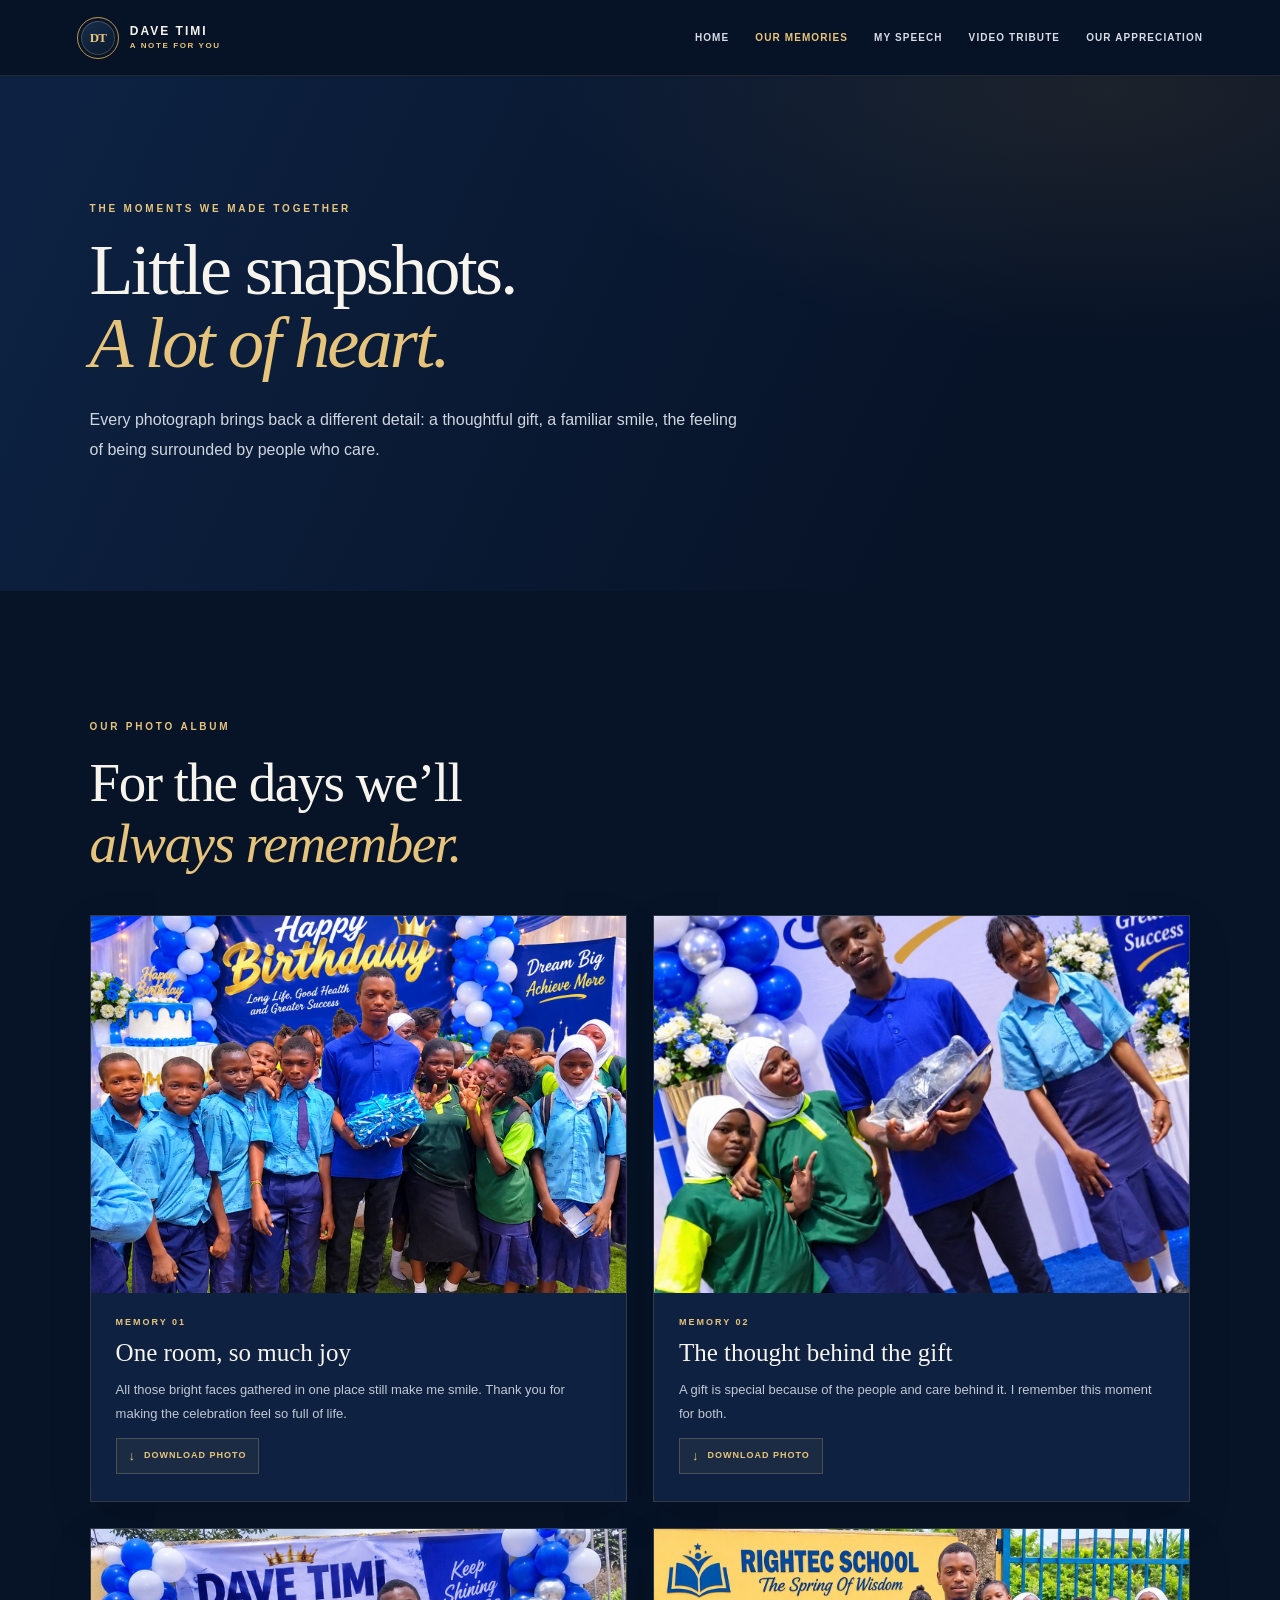
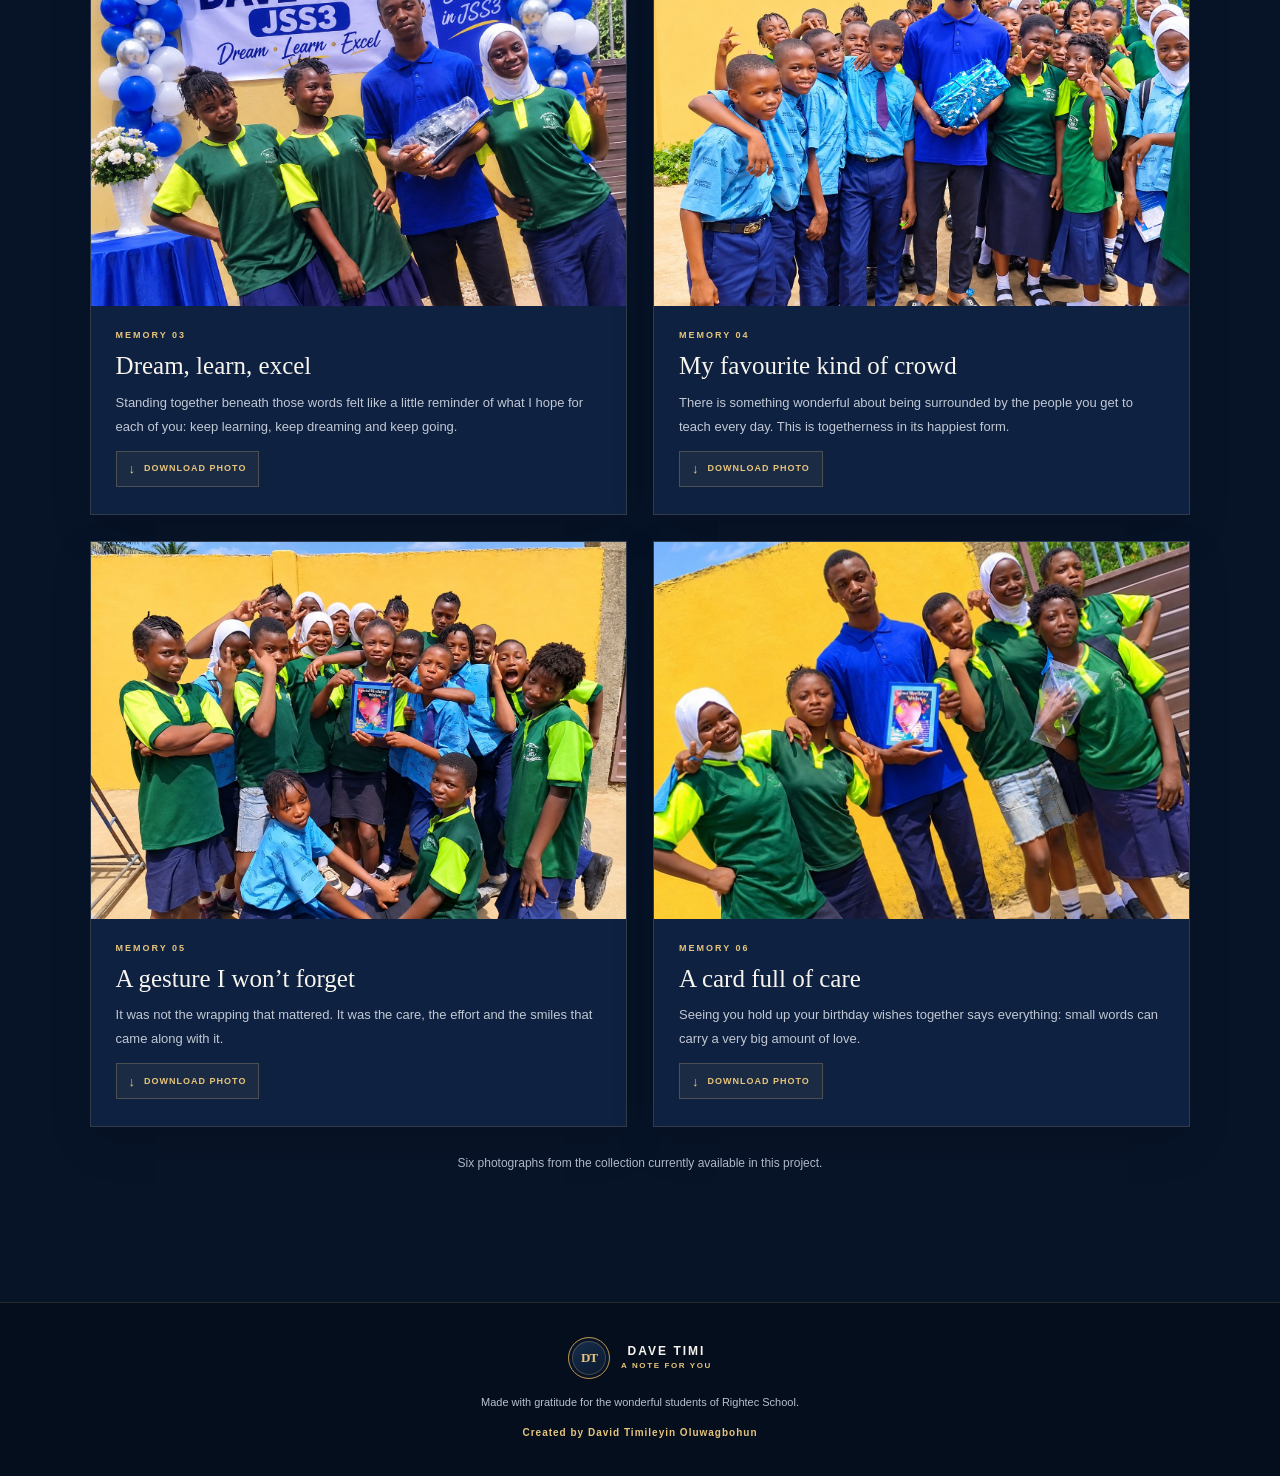
==== commit 2e90fb1b: "Add Dave Timi branding and photo downloads Co-authored-by: Copilot <223556219+Copilot@users.noreply." ====
--- a/memories.html
+++ b/memories.html
@@ -10,7 +10,10 @@
 </head>
 <body>
   <header class="site-header">
-    <a class="brand" href="index.html" aria-label="Mr. David's appreciation website, home">A NOTE <span>FOR YOU</span></a>
+    <a class="brand" href="index.html" aria-label="Dave Timi appreciation website, home">
+      <span class="brand-mark" aria-hidden="true">DT</span>
+      <span class="brand-copy"><strong>DAVE TIMI</strong><small>A NOTE FOR YOU</small></span>
+    </a>
     <nav class="navigation" aria-label="Main navigation">
       <a href="index.html">Home</a>
       <a href="memories.html" aria-current="page">Our Memories</a>
@@ -35,27 +38,27 @@
       <div class="gallery">
         <article class="memory-card">
           <img src="images/1000127502.jpg" alt="Mr. David and students celebrating together beneath a birthday banner" loading="lazy">
-          <div class="memory-copy"><p class="memory-number">MEMORY 01</p><h3>One room, so much joy</h3><p>All those bright faces gathered in one place still make me smile. Thank you for making the celebration feel so full of life.</p></div>
+          <div class="memory-copy"><p class="memory-number">MEMORY 01</p><h3>One room, so much joy</h3><p>All those bright faces gathered in one place still make me smile. Thank you for making the celebration feel so full of life.</p><a class="download-link" href="images/1000127502.jpg" download="1000127502.jpg">Download photo</a></div>
         </article>
         <article class="memory-card">
           <img src="images/1000127516.jpg" alt="Mr. David and two students sharing a birthday gift" loading="lazy">
-          <div class="memory-copy"><p class="memory-number">MEMORY 02</p><h3>The thought behind the gift</h3><p>A gift is special because of the people and care behind it. I remember this moment for both.</p></div>
+          <div class="memory-copy"><p class="memory-number">MEMORY 02</p><h3>The thought behind the gift</h3><p>A gift is special because of the people and care behind it. I remember this moment for both.</p><a class="download-link" href="images/1000127516.jpg" download="1000127516.jpg">Download photo</a></div>
         </article>
         <article class="memory-card">
           <img src="images/1000127519.jpg" alt="Mr. David with students in front of a birthday celebration banner" loading="lazy">
-          <div class="memory-copy"><p class="memory-number">MEMORY 03</p><h3>Dream, learn, excel</h3><p>Standing together beneath those words felt like a little reminder of what I hope for each of you: keep learning, keep dreaming and keep going.</p></div>
+          <div class="memory-copy"><p class="memory-number">MEMORY 03</p><h3>Dream, learn, excel</h3><p>Standing together beneath those words felt like a little reminder of what I hope for each of you: keep learning, keep dreaming and keep going.</p><a class="download-link" href="images/1000127519.jpg" download="1000127519.jpg">Download photo</a></div>
         </article>
         <article class="memory-card">
           <img src="images/1000128212.jpg" alt="A large group of smiling students surrounding Mr. David" loading="lazy">
-          <div class="memory-copy"><p class="memory-number">MEMORY 04</p><h3>My favourite kind of crowd</h3><p>There is something wonderful about being surrounded by the people you get to teach every day. This is togetherness in its happiest form.</p></div>
+          <div class="memory-copy"><p class="memory-number">MEMORY 04</p><h3>My favourite kind of crowd</h3><p>There is something wonderful about being surrounded by the people you get to teach every day. This is togetherness in its happiest form.</p><a class="download-link" href="images/1000128212.jpg" download="1000128212.jpg">Download photo</a></div>
         </article>
         <article class="memory-card">
           <img src="images/1000131288.jpg" alt="A small group of students presenting a gift to Mr. David" loading="lazy">
-          <div class="memory-copy"><p class="memory-number">MEMORY 05</p><h3>A gesture I won’t forget</h3><p>It was not the wrapping that mattered. It was the care, the effort and the smiles that came along with it.</p></div>
+          <div class="memory-copy"><p class="memory-number">MEMORY 05</p><h3>A gesture I won’t forget</h3><p>It was not the wrapping that mattered. It was the care, the effort and the smiles that came along with it.</p><a class="download-link" href="images/1000131288.jpg" download="1000131288.jpg">Download photo</a></div>
         </article>
         <article class="memory-card">
           <img src="images/1000131291.jpg" alt="Students holding up a special birthday card together" loading="lazy">
-          <div class="memory-copy"><p class="memory-number">MEMORY 06</p><h3>A card full of care</h3><p>Seeing you hold up your birthday wishes together says everything: small words can carry a very big amount of love.</p></div>
+          <div class="memory-copy"><p class="memory-number">MEMORY 06</p><h3>A card full of care</h3><p>Seeing you hold up your birthday wishes together says everything: small words can carry a very big amount of love.</p><a class="download-link" href="images/1000131291.jpg" download="1000131291.jpg">Download photo</a></div>
         </article>
       </div>
       <p class="gallery-note">Six photographs from the collection currently available in this project.</p>
@@ -63,7 +66,10 @@
   </main>
 
   <footer class="site-footer">
-    <a class="brand" href="index.html">A NOTE <span>FOR YOU</span></a>
+    <a class="brand" href="index.html" aria-label="Dave Timi appreciation website, home">
+      <span class="brand-mark" aria-hidden="true">DT</span>
+      <span class="brand-copy"><strong>DAVE TIMI</strong><small>A NOTE FOR YOU</small></span>
+    </a>
     <p>Made with gratitude for the wonderful students of Rightec School.</p>
     <p class="creator-credit">Created by David Timileyin Oluwagbohun</p>
   </footer>
--- a/style.css
+++ b/style.css
@@ -61,14 +61,73 @@
 }
 
 .brand {
+  display: inline-flex;
   flex: 0 0 auto;
+  align-items: center;
+  gap: 11px;
   color: var(--white);
-  font: 700 11px/1.3 var(--sans);
-  letter-spacing: 2.2px;
-}
-
-.brand span {
-  color: var(--gold);
+}
+
+.brand-mark {
+  position: relative;
+  display: grid;
+  width: 42px;
+  height: 42px;
+  flex: 0 0 42px;
+  place-items: center;
+  border: 1px solid var(--gold-deep);
+  border-radius: 50%;
+  background: linear-gradient(145deg, #18304f, #09172b);
+  box-shadow: inset 0 0 0 3px var(--night), inset 0 0 0 4px var(--line);
+  color: var(--gold);
+  font: 700 13px/1 var(--serif);
+  letter-spacing: -1px;
+}
+
+.brand-copy {
+  display: grid;
+  gap: 3px;
+}
+
+.brand-copy strong {
+  color: var(--white);
+  font: 700 12px/1.1 var(--sans);
+  letter-spacing: 2px;
+}
+
+.brand-copy small {
+  color: var(--gold);
+  font: 700 8px/1.2 var(--sans);
+  letter-spacing: 1.6px;
+}
+
+.download-link {
+  display: inline-flex;
+  min-height: 36px;
+  align-items: center;
+  justify-content: center;
+  gap: 8px;
+  margin-top: 12px;
+  padding: 8px 12px;
+  border: 1px solid var(--line);
+  background: rgb(231 196 123 / 6%);
+  color: var(--gold);
+  font: 700 9px/1.4 var(--sans);
+  letter-spacing: 1px;
+  text-transform: uppercase;
+  transition: background-color 180ms ease, border-color 180ms ease, color 180ms ease;
+}
+
+.download-link::before {
+  content: "↓";
+  font-size: 13px;
+  line-height: 1;
+}
+
+.download-link:hover {
+  border-color: var(--gold);
+  background: var(--gold);
+  color: var(--night);
 }
 
 .navigation {
@@ -252,12 +311,27 @@
 .hero-photo figcaption {
   display: flex;
   justify-content: space-between;
+  align-items: center;
   gap: 12px;
   padding: 12px 4px 1px;
   color: #342714;
   font: 700 9px/1.5 var(--sans);
   letter-spacing: 1px;
   text-transform: uppercase;
+}
+
+.hero-photo .download-link {
+  flex: 0 0 auto;
+  margin: 0;
+  border-color: rgb(52 39 20 / 30%);
+  background: rgb(255 255 255 / 28%);
+  color: #342714;
+}
+
+.hero-photo .download-link:hover {
+  border-color: #342714;
+  background: #342714;
+  color: #fff4d6;
 }
 
 .hero-ornament {
@@ -356,6 +430,7 @@
 }
 
 .preview-card {
+  display: block;
   padding: 9px;
   border: 1px solid var(--line);
   background: var(--surface);
@@ -377,11 +452,15 @@
   object-fit: cover;
 }
 
-.preview-card span {
+.preview-card > span {
   display: block;
   padding: 13px 7px 5px;
   color: var(--white);
   font-size: 15px;
+}
+
+.preview-card .download-link {
+  margin: 7px 7px 4px;
 }
 
 .center {
@@ -471,7 +550,7 @@
   line-height: 1.25;
 }
 
-.memory-copy > p:last-child {
+.memory-copy > p:not(.memory-number) {
   margin-bottom: 0;
   color: var(--muted);
   font: 13px/1.85 var(--sans);
@@ -540,6 +619,9 @@
 }
 
 .video-frame {
+  width: 100%;
+  max-width: 390px;
+  justify-self: center;
   padding: clamp(10px, 1.8vw, 18px);
   border: 1px solid #f2dcaa;
   background: linear-gradient(135deg, #8d692b, #f8e5ad 19%, #a67c37 39%, #f6dda0 56%, #815d22 78%, #e9cd88);
@@ -552,10 +634,13 @@
   background: #050d1b;
 }
 
-.video-frame-inner img {
+.video-frame-inner video {
+  display: block;
   width: 100%;
-  aspect-ratio: 1.42;
-  object-fit: cover;
+  height: auto;
+  aspect-ratio: 9 / 16;
+  background: #030914;
+  object-fit: contain;
 }
 
 .frame-caption {
@@ -568,14 +653,29 @@
   text-transform: uppercase;
 }
 
+.frame-download {
+  display: flex;
+  width: max-content;
+  margin: 12px auto 4px;
+}
+
 .video-message h2 {
   margin-bottom: 22px;
   font-size: clamp(34px, 4vw, 47px);
 }
 
-.video-message code {
-  color: var(--gold);
-  overflow-wrap: anywhere;
+.video-dedication {
+  margin: 25px 0 0;
+  padding-top: 15px;
+  border-top: 1px solid var(--line);
+  color: var(--muted);
+  font: 700 10px/1.7 var(--sans);
+  letter-spacing: 1.2px;
+  text-transform: uppercase;
+}
+
+.video-dedication strong {
+  color: var(--gold);
 }
 
 .thank-you-hero {
@@ -646,7 +746,7 @@
 }
 
 .site-footer .brand {
-  display: inline-block;
+  display: inline-flex;
   margin-bottom: 9px;
 }
 
@@ -698,7 +798,7 @@
 
   .video-frame {
     width: 100%;
-    max-width: 700px;
+    max-width: 390px;
     margin: 0 auto;
   }
 
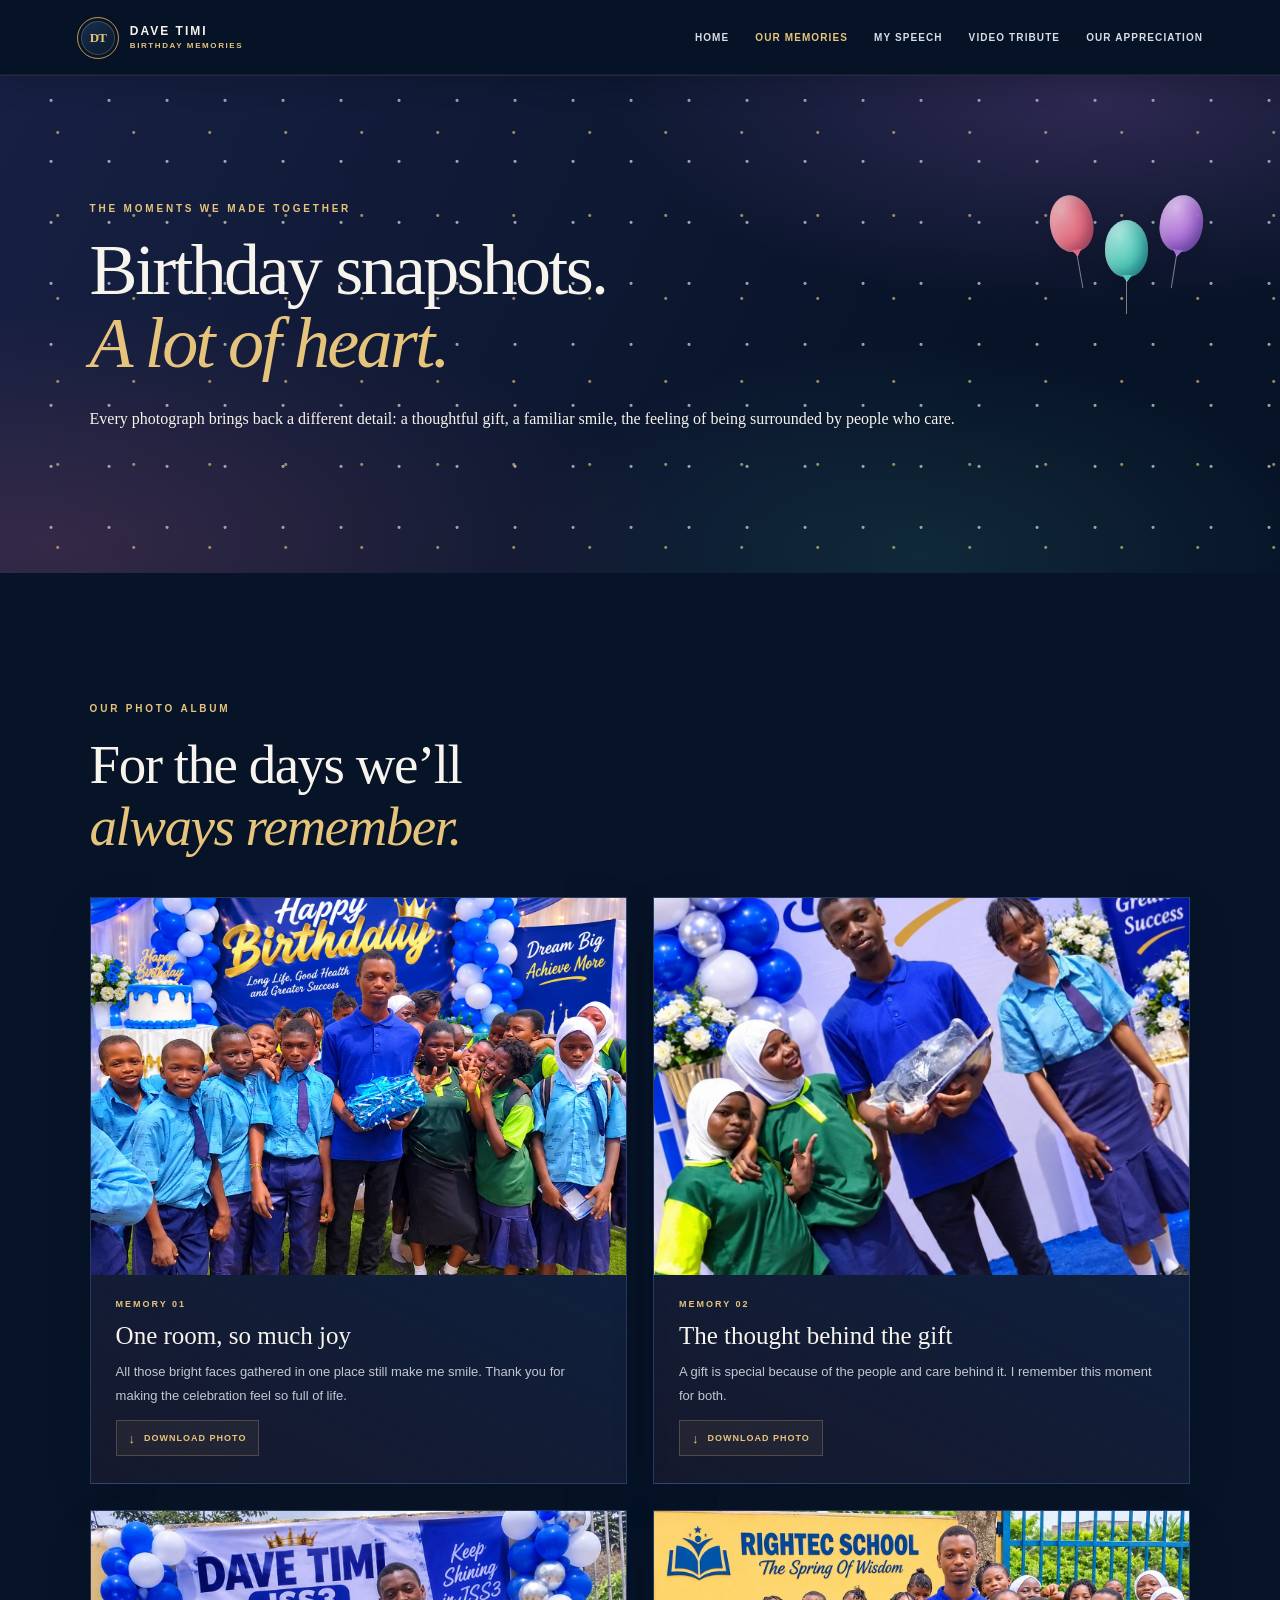
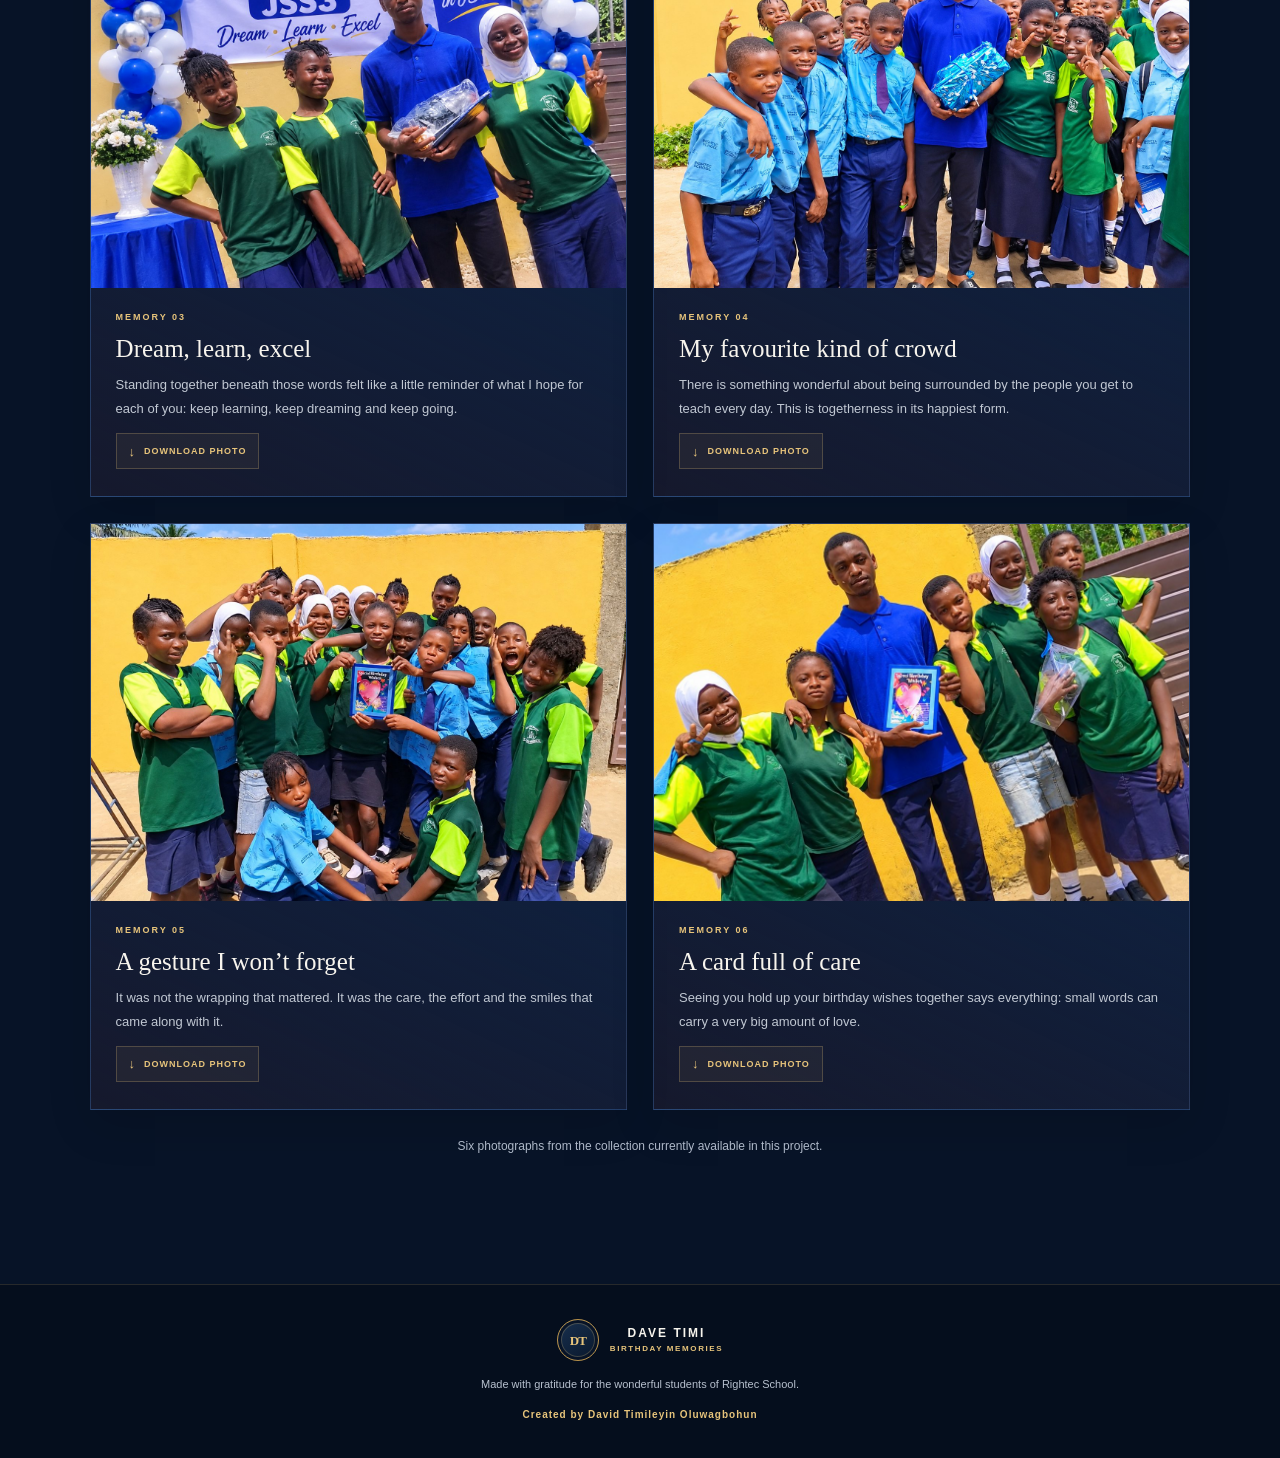
==== commit 262424df: "Enhance birthday celebration design Co-authored-by: Copilot <223556219+Copilot@users.noreply.github." ====
--- a/memories.html
+++ b/memories.html
@@ -3,7 +3,7 @@
 <head>
   <meta charset="utf-8">
   <meta name="viewport" content="width=device-width, initial-scale=1">
-  <meta name="theme-color" content="#071327">
+  <meta name="theme-color" content="#101531">
   <meta name="description" content="A gallery of the moments and people that made this celebration special.">
   <title>Our Memories | Mr. David</title>
   <link rel="stylesheet" href="style.css">
@@ -12,7 +12,7 @@
   <header class="site-header">
     <a class="brand" href="index.html" aria-label="Dave Timi appreciation website, home">
       <span class="brand-mark" aria-hidden="true">DT</span>
-      <span class="brand-copy"><strong>DAVE TIMI</strong><small>A NOTE FOR YOU</small></span>
+      <span class="brand-copy"><strong>DAVE TIMI</strong><small>BIRTHDAY MEMORIES</small></span>
     </a>
     <nav class="navigation" aria-label="Main navigation">
       <a href="index.html">Home</a>
@@ -26,8 +26,9 @@
   <main>
     <section class="page-hero">
       <p class="eyebrow">The moments we made together</p>
-      <h1>Little snapshots.<br><em>A lot of heart.</em></h1>
+      <h1>Birthday snapshots.<br><em>A lot of heart.</em></h1>
       <p>Every photograph brings back a different detail: a thoughtful gift, a familiar smile, the feeling of being surrounded by people who care.</p>
+      <div class="party-props" aria-hidden="true"><span class="balloon balloon-coral"></span><span class="balloon balloon-teal"></span><span class="balloon balloon-violet"></span></div>
     </section>
 
     <section class="section gallery-section">
@@ -68,7 +69,7 @@
   <footer class="site-footer">
     <a class="brand" href="index.html" aria-label="Dave Timi appreciation website, home">
       <span class="brand-mark" aria-hidden="true">DT</span>
-      <span class="brand-copy"><strong>DAVE TIMI</strong><small>A NOTE FOR YOU</small></span>
+      <span class="brand-copy"><strong>DAVE TIMI</strong><small>BIRTHDAY MEMORIES</small></span>
     </a>
     <p>Made with gratitude for the wonderful students of Rightec School.</p>
     <p class="creator-credit">Created by David Timileyin Oluwagbohun</p>
--- a/style.css
+++ b/style.css
@@ -6,6 +6,10 @@
   --surface-raised: #12284a;
   --gold: #e7c47b;
   --gold-deep: #b9924b;
+  --coral: #ff7587;
+  --berry: #bd79ec;
+  --teal: #59dfcb;
+  --sky: #71aaff;
   --white: #f7f4ed;
   --muted: #c1c8d3;
   --line: rgb(231 196 123 / 24%);
@@ -24,7 +28,11 @@
 body {
   min-width: 320px;
   margin: 0;
-  background: var(--night);
+  background:
+    radial-gradient(ellipse at 4% 18%, rgb(101 72 187 / 10%), transparent 27%),
+    radial-gradient(ellipse at 96% 48%, rgb(28 153 164 / 8%), transparent 25%),
+    radial-gradient(ellipse at 46% 88%, rgb(202 75 119 / 7%), transparent 32%),
+    var(--night);
   color: var(--white);
   font-family: var(--serif);
   line-height: 1.7;
@@ -55,8 +63,9 @@
   justify-content: space-between;
   gap: 24px;
   padding: 14px max(6vw, calc((100vw - 1200px) / 2));
-  border-bottom: 1px solid rgb(231 196 123 / 12%);
+  border-bottom: 1px solid rgb(231 196 123 / 15%);
   background: rgb(7 19 39 / 96%);
+  box-shadow: 0 7px 28px rgb(0 0 0 / 16%), inset 0 -1px 0 rgb(189 121 236 / 9%);
   backdrop-filter: blur(14px);
 }
 
@@ -161,8 +170,14 @@
   overflow: hidden;
   padding: 82px max(8vw, calc((100vw - 1120px) / 2)) 96px;
   background:
-    radial-gradient(ellipse at 12% 90%, rgb(183 143 71 / 10%), transparent 34%),
-    linear-gradient(120deg, #091a34, #071327 74%);
+    radial-gradient(ellipse at 12% 84%, rgb(255 117 135 / 18%), transparent 32%),
+    radial-gradient(ellipse at 76% 10%, rgb(189 121 236 / 18%), transparent 31%),
+    radial-gradient(ellipse at 99% 82%, rgb(89 223 203 / 13%), transparent 30%),
+    radial-gradient(circle at 18% 20%, rgb(255 255 255 / 62%) 0 1px, transparent 1.8px),
+    radial-gradient(circle at 68% 32%, rgb(231 196 123 / 66%) 0 1px, transparent 1.8px),
+    radial-gradient(circle at 43% 77%, rgb(113 170 255 / 58%) 0 1px, transparent 1.8px),
+    linear-gradient(120deg, #101b39, #071327 74%);
+  background-size: auto, auto, auto, 47px 53px, 71px 67px, 83px 79px, auto;
 }
 
 .hero::before {
@@ -346,6 +361,81 @@
   pointer-events: none;
 }
 
+.party-props {
+  position: absolute;
+  z-index: 0;
+  top: 24%;
+  right: max(6vw, calc((100vw - 1200px) / 2));
+  display: flex;
+  align-items: flex-start;
+  gap: 12px;
+  opacity: 0.88;
+  pointer-events: none;
+}
+
+.hero .party-props {
+  top: 8%;
+  right: 38%;
+  opacity: 0.62;
+}
+
+.balloon {
+  position: relative;
+  display: block;
+  width: 43px;
+  height: 57px;
+  border-radius: 50% 50% 46% 46%;
+  box-shadow: inset -7px -5px 12px rgb(7 19 39 / 20%), inset 6px 6px 10px rgb(255 255 255 / 30%), 0 8px 18px rgb(0 0 0 / 15%);
+  animation: balloon-drift 5s ease-in-out infinite;
+}
+
+.balloon::before {
+  position: absolute;
+  bottom: -5px;
+  left: 17px;
+  width: 0;
+  height: 0;
+  border-right: 5px solid transparent;
+  border-left: 5px solid transparent;
+  border-top: 7px solid currentColor;
+  content: "";
+}
+
+.balloon::after {
+  position: absolute;
+  top: calc(100% + 3px);
+  left: 21px;
+  width: 1px;
+  height: 34px;
+  background: rgb(247 244 237 / 55%);
+  content: "";
+}
+
+.balloon-coral {
+  color: var(--coral);
+  background: radial-gradient(ellipse at 34% 26%, #ffb1b8, var(--coral) 55%, #c93c69);
+  transform: rotate(-10deg);
+}
+
+.balloon-teal {
+  margin-top: 25px;
+  color: var(--teal);
+  background: radial-gradient(ellipse at 34% 26%, #b1fff0, var(--teal) 55%, #178e9b);
+  animation-delay: -1.7s;
+}
+
+.balloon-violet {
+  color: var(--berry);
+  background: radial-gradient(ellipse at 34% 26%, #f0c4ff, var(--berry) 55%, #713fbe);
+  transform: rotate(9deg);
+  animation-delay: -3.1s;
+}
+
+@keyframes balloon-drift {
+  0%, 100% { translate: 0 0; }
+  50% { translate: 0 -9px; }
+}
+
 .section {
   padding: clamp(72px, 10vw, 132px) max(7vw, calc((100vw - 1120px) / 2));
 }
@@ -356,7 +446,10 @@
   align-items: start;
   gap: clamp(36px, 8vw, 110px);
   border-top: 1px solid rgb(255 255 255 / 5%);
-  background: var(--night-soft);
+  background:
+    radial-gradient(ellipse at 6% 3%, rgb(113 170 255 / 12%), transparent 40%),
+    radial-gradient(ellipse at 98% 90%, rgb(89 223 203 / 8%), transparent 38%),
+    var(--night-soft);
 }
 
 .section-heading h2,
@@ -405,7 +498,9 @@
 
 .memory-preview {
   background:
-    radial-gradient(ellipse at 50% 0, rgb(29 57 94 / 20%), transparent 60%),
+    radial-gradient(ellipse at 4% 10%, rgb(255 117 135 / 11%), transparent 34%),
+    radial-gradient(ellipse at 94% 30%, rgb(189 121 236 / 12%), transparent 36%),
+    radial-gradient(ellipse at 48% 100%, rgb(89 223 203 / 8%), transparent 45%),
     var(--night);
 }
 
@@ -432,8 +527,8 @@
 .preview-card {
   display: block;
   padding: 9px;
-  border: 1px solid var(--line);
-  background: var(--surface);
+  border: 1px solid rgb(189 121 236 / 27%);
+  background: linear-gradient(150deg, rgb(189 121 236 / 9%), transparent 42%), linear-gradient(25deg, rgb(89 223 203 / 6%), var(--surface) 58%);
   transition: border-color 180ms ease, transform 180ms ease;
 }
 
@@ -471,7 +566,10 @@
 .closing-band {
   padding: clamp(68px, 9vw, 110px) 7%;
   border-top: 1px solid var(--line);
-  background: linear-gradient(115deg, #102447, #0b1c37);
+  background:
+    radial-gradient(ellipse at 5% 90%, rgb(255 117 135 / 19%), transparent 38%),
+    radial-gradient(ellipse at 95% 10%, rgb(89 223 203 / 14%), transparent 36%),
+    linear-gradient(115deg, #262044, #102447 48%, #0b1c37);
   text-align: center;
 }
 
@@ -485,10 +583,22 @@
 }
 
 .page-hero {
+  position: relative;
+  overflow: hidden;
   padding: clamp(74px, 10vw, 125px) max(7vw, calc((100vw - 1120px) / 2));
   background:
-    radial-gradient(ellipse at 87% 3%, rgb(183 143 71 / 12%), transparent 36%),
-    linear-gradient(115deg, #0d2243, #071327 75%);
+    radial-gradient(ellipse at 86% 5%, rgb(189 121 236 / 21%), transparent 31%),
+    radial-gradient(ellipse at 4% 94%, rgb(255 117 135 / 14%), transparent 36%),
+    radial-gradient(ellipse at 72% 96%, rgb(89 223 203 / 11%), transparent 31%),
+    radial-gradient(circle at 88% 40%, rgb(255 255 255 / 60%) 0 1px, transparent 2px),
+    radial-gradient(circle at 76% 68%, rgb(231 196 123 / 66%) 0 1px, transparent 2px),
+    linear-gradient(115deg, #172043, #071327 75%);
+  background-size: auto, auto, auto, 58px 61px, 76px 83px, auto;
+}
+
+.page-hero > :not(.party-props) {
+  position: relative;
+  z-index: 1;
 }
 
 .page-hero h1 {
@@ -515,8 +625,8 @@
 
 .memory-card {
   overflow: hidden;
-  border: 1px solid rgb(231 196 123 / 16%);
-  background: var(--surface);
+  border: 1px solid rgb(113 170 255 / 21%);
+  background: linear-gradient(145deg, rgb(113 170 255 / 9%), transparent 38%), linear-gradient(25deg, rgb(255 117 135 / 6%), var(--surface) 65%);
   box-shadow: 0 16px 42px rgb(0 0 0 / 12%);
 }
 
@@ -679,6 +789,8 @@
 }
 
 .thank-you-hero {
+  position: relative;
+  overflow: hidden;
   display: flex;
   min-height: 68vh;
   flex-direction: column;
@@ -686,9 +798,19 @@
   justify-content: center;
   padding: 90px 7%;
   background:
-    radial-gradient(ellipse at 50% 20%, rgb(183 143 71 / 13%), transparent 42%),
-    linear-gradient(150deg, #102445, #071327 74%);
+    radial-gradient(ellipse at 8% 17%, rgb(255 117 135 / 19%), transparent 34%),
+    radial-gradient(ellipse at 90% 15%, rgb(189 121 236 / 20%), transparent 34%),
+    radial-gradient(ellipse at 52% 102%, rgb(89 223 203 / 13%), transparent 43%),
+    radial-gradient(circle at 18% 72%, rgb(255 255 255 / 65%) 0 1px, transparent 2px),
+    radial-gradient(circle at 81% 76%, rgb(231 196 123 / 72%) 0 1px, transparent 2px),
+    linear-gradient(150deg, #242044, #071327 74%);
+  background-size: auto, auto, auto, 62px 67px, 81px 79px, auto;
   text-align: center;
+}
+
+.thank-you-hero > :not(.party-props) {
+  position: relative;
+  z-index: 1;
 }
 
 .thank-you-hero h1 {
@@ -763,6 +885,12 @@
 }
 
 @media (max-width: 820px) {
+  .party-props {
+    right: 4vw;
+    transform: scale(0.82);
+    transform-origin: top right;
+  }
+
   .site-header {
     align-items: flex-start;
     flex-direction: column;
@@ -809,6 +937,18 @@
 }
 
 @media (max-width: 600px) {
+  .party-props {
+    top: 12px;
+    right: 3vw;
+    opacity: 0.45;
+    transform: scale(0.65);
+  }
+
+  .hero .party-props {
+    top: 44%;
+    right: 7%;
+  }
+
   .site-header {
     position: relative;
     padding: 14px 5vw;
@@ -922,5 +1062,7 @@
   *::after {
     scroll-behavior: auto !important;
     transition-duration: 0.01ms !important;
-  }
-}
+    animation-duration: 0.01ms !important;
+    animation-iteration-count: 1 !important;
+  }
+}
